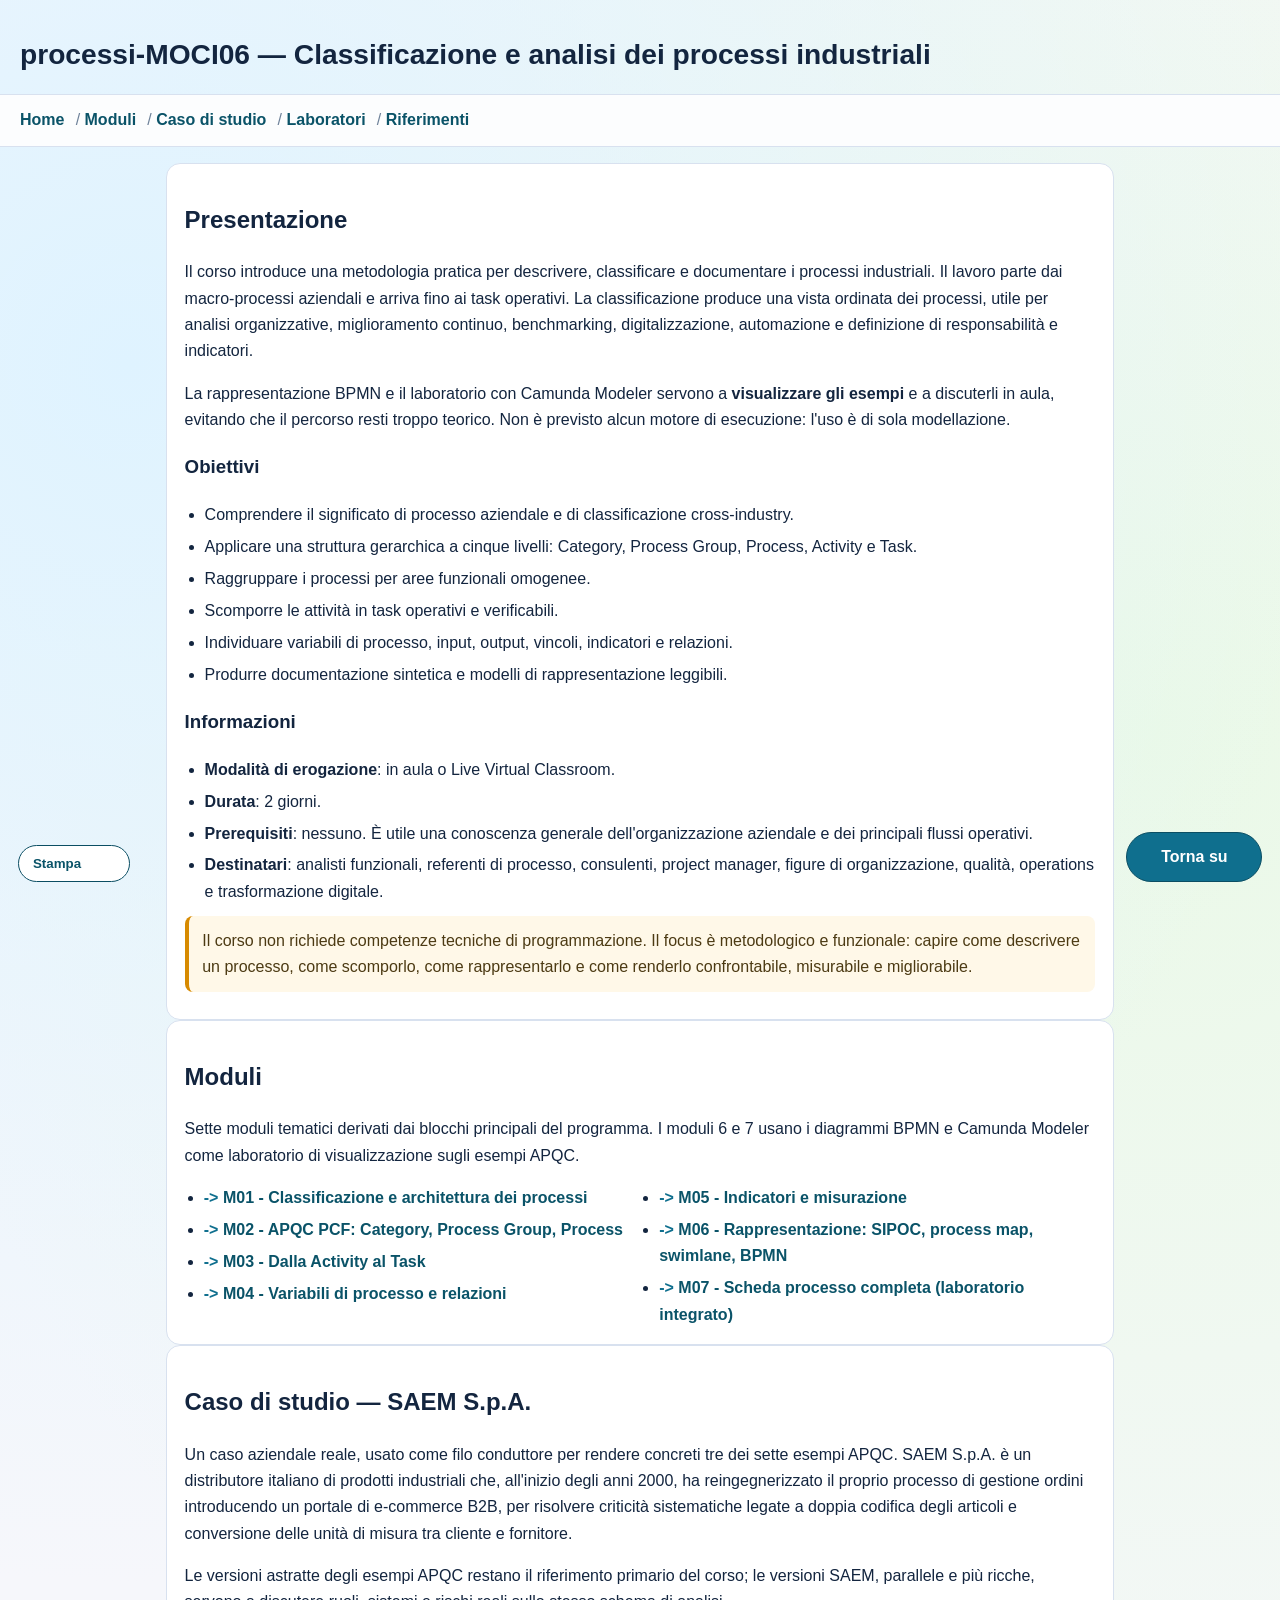
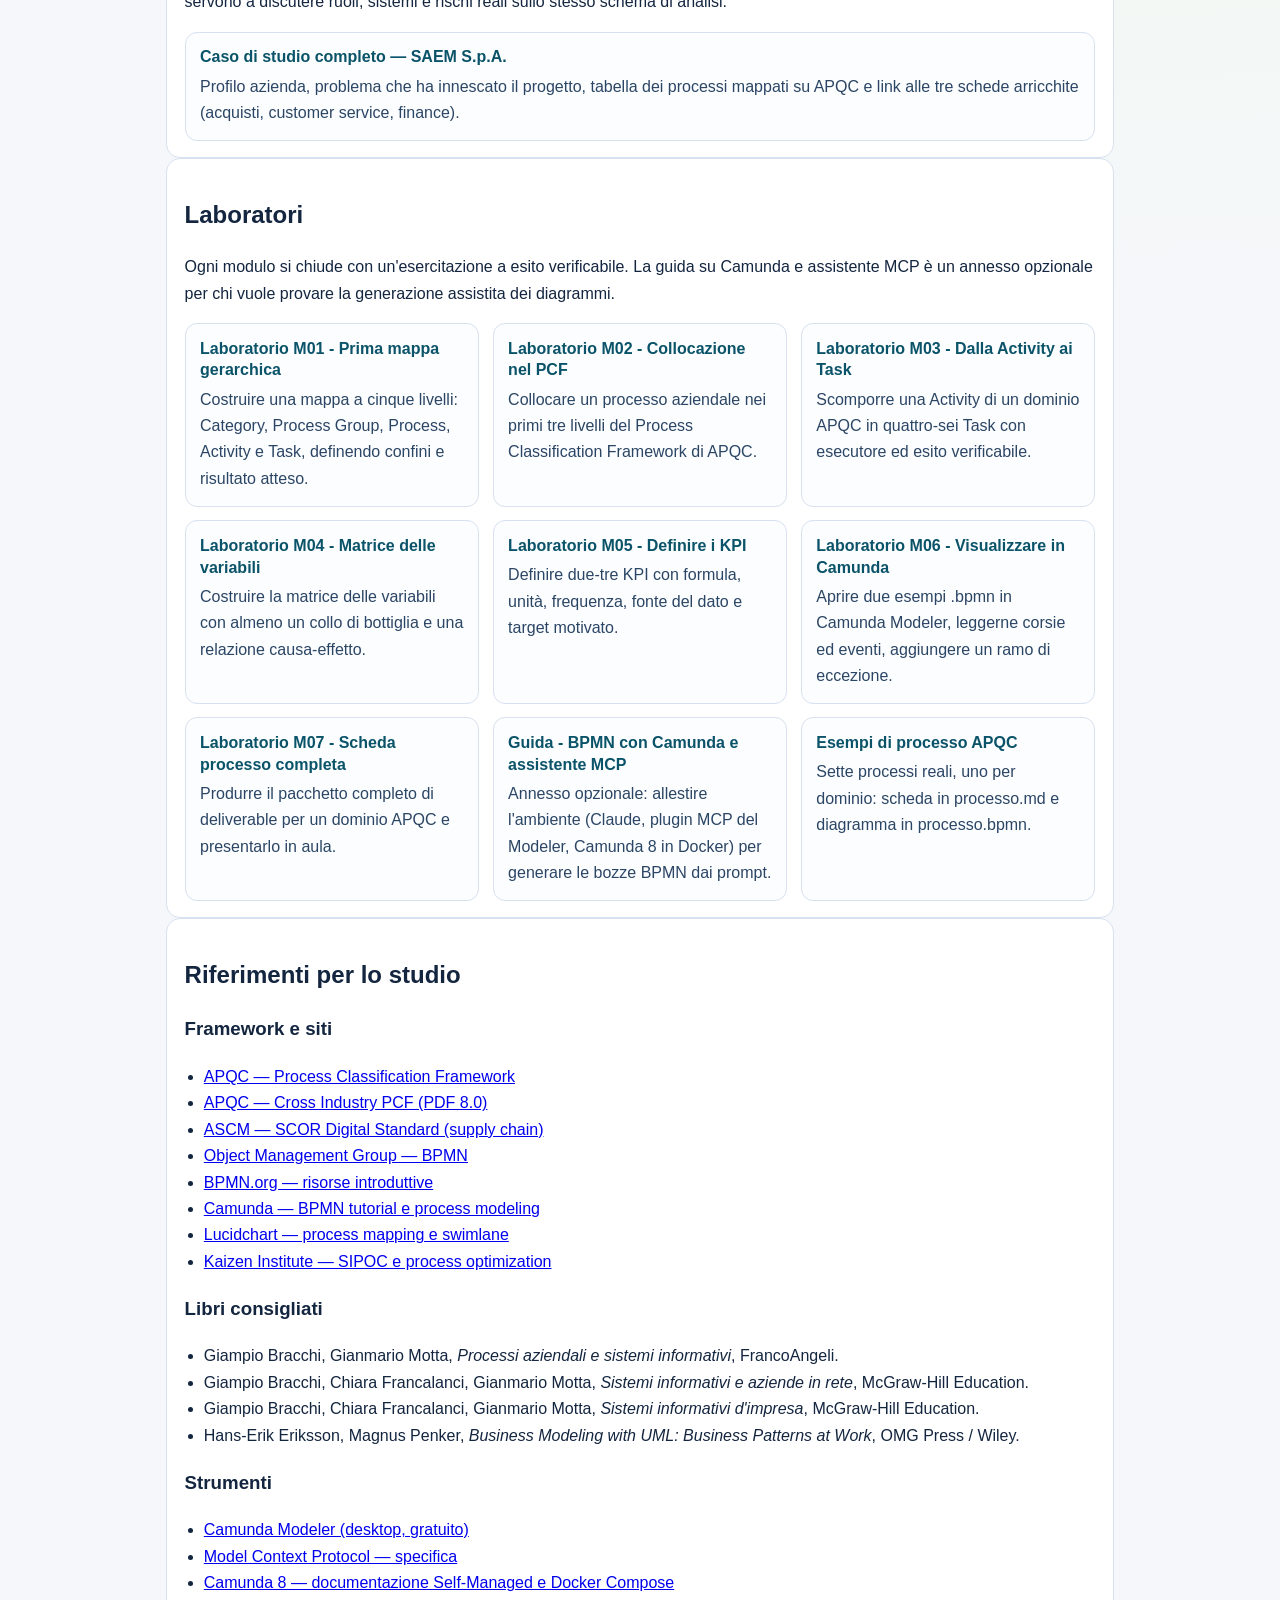
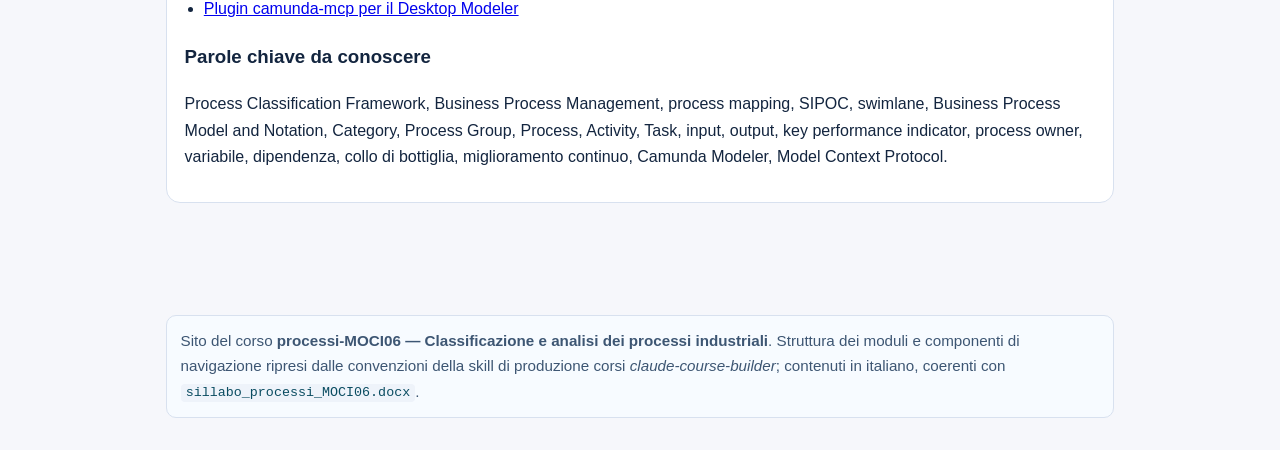
==== site/index.html @ 19847078 "Enhance M1 process materials and course site controls" ====
<!doctype html>
<html lang="it">
<head>
<meta charset="utf-8">
<meta name="viewport" content="width=device-width, initial-scale=1.0">
<title>processi-MOCI06 — Classificazione e analisi dei processi industriali</title>
<link rel="stylesheet" href="assets/css/main.css">
<script defer src="assets/js/back-to-top.js"></script>
</head>
<body>
<header id="top" class="hero">
 <h1>processi-MOCI06 — Classificazione e analisi dei processi industriali</h1>
</header>
<nav id="primary-nav" class="primary-nav" aria-label="Navigazione">
 <a href="index.html" aria-current="page">Home</a>
 <a href="#moduli">Moduli</a>
 <a href="#caso-studio">Caso di studio</a>
 <a href="#laboratori">Laboratori</a>
 <a href="#riferimenti">Riferimenti</a>
</nav>
<main class="content">
 <section id="presentazione">
  <h2>Presentazione</h2>
  <p>Il corso introduce una metodologia pratica per descrivere, classificare e documentare i processi industriali. Il lavoro parte dai macro-processi aziendali e arriva fino ai task operativi. La classificazione produce una vista ordinata dei processi, utile per analisi organizzative, miglioramento continuo, benchmarking, digitalizzazione, automazione e definizione di responsabilità e indicatori.</p>
  <p>La rappresentazione BPMN e il laboratorio con Camunda Modeler servono a <strong>visualizzare gli esempi</strong> e a discuterli in aula, evitando che il percorso resti troppo teorico. Non è previsto alcun motore di esecuzione: l'uso è di sola modellazione.</p>
  <h3>Obiettivi</h3>
  <ul class="study-bullets">
   <li>Comprendere il significato di processo aziendale e di classificazione cross-industry.</li>
   <li>Applicare una struttura gerarchica a cinque livelli: Category, Process Group, Process, Activity e Task.</li>
   <li>Raggruppare i processi per aree funzionali omogenee.</li>
   <li>Scomporre le attività in task operativi e verificabili.</li>
   <li>Individuare variabili di processo, input, output, vincoli, indicatori e relazioni.</li>
   <li>Produrre documentazione sintetica e modelli di rappresentazione leggibili.</li>
  </ul>
  <h3>Informazioni</h3>
  <ul class="study-bullets">
   <li><strong>Modalità di erogazione</strong>: in aula o Live Virtual Classroom.</li>
   <li><strong>Durata</strong>: 2 giorni.</li>
   <li><strong>Prerequisiti</strong>: nessuno. È utile una conoscenza generale dell'organizzazione aziendale e dei principali flussi operativi.</li>
   <li><strong>Destinatari</strong>: analisti funzionali, referenti di processo, consulenti, project manager, figure di organizzazione, qualità, operations e trasformazione digitale.</li>
  </ul>
  <div class="note-box">Il corso non richiede competenze tecniche di programmazione. Il focus è metodologico e funzionale: capire come descrivere un processo, come scomporlo, come rappresentarlo e come renderlo confrontabile, misurabile e migliorabile.</div>
 </section>

 <section id="moduli">
  <h2>Moduli</h2>
  <p>Sette moduli tematici derivati dai blocchi principali del programma. I moduli 6 e 7 usano i diagrammi BPMN e Camunda Modeler come laboratorio di visualizzazione sugli esempi APQC.</p>
  <ul class="chapter-list">
          <li><a href="chapters/chapter-01.html">M01 - Classificazione e architettura dei processi</a></li>
          <li><a href="chapters/chapter-02.html">M02 - APQC PCF: Category, Process Group, Process</a></li>
          <li><a href="chapters/chapter-03.html">M03 - Dalla Activity al Task</a></li>
          <li><a href="chapters/chapter-04.html">M04 - Variabili di processo e relazioni</a></li>
          <li><a href="chapters/chapter-05.html">M05 - Indicatori e misurazione</a></li>
          <li><a href="chapters/chapter-06.html">M06 - Rappresentazione: SIPOC, process map, swimlane, BPMN</a></li>
          <li><a href="chapters/chapter-07.html">M07 - Scheda processo completa (laboratorio integrato)</a></li>
  </ul>
 </section>

 <section id="caso-studio">
  <h2>Caso di studio — SAEM S.p.A.</h2>
  <p>Un caso aziendale reale, usato come filo conduttore per rendere concreti tre dei sette esempi APQC. SAEM S.p.A. è un distributore italiano di prodotti industriali che, all'inizio degli anni 2000, ha reingegnerizzato il proprio processo di gestione ordini introducendo un portale di e-commerce B2B, per risolvere criticità sistematiche legate a doppia codifica degli articoli e conversione delle unità di misura tra cliente e fornitore.</p>
  <p>Le versioni astratte degli esempi APQC restano il riferimento primario del corso; le versioni SAEM, parallele e più ricche, servono a discutere ruoli, sistemi e rischi reali sullo stesso schema di analisi.</p>
  <a class="lab-card" href="caso-studio-saem.html">
    <h3>Caso di studio completo — SAEM S.p.A.</h3>
    <p>Profilo azienda, problema che ha innescato il progetto, tabella dei processi mappati su APQC e link alle tre schede arricchite (acquisti, customer service, finance).</p>
  </a>
 </section>

 <section id="laboratori">
  <h2>Laboratori</h2>
  <p>Ogni modulo si chiude con un'esercitazione a esito verificabile. La guida su Camunda e assistente MCP è un annesso opzionale per chi vuole provare la generazione assistita dei diagrammi.</p>
  <div class="labs-grid">
          <a class="lab-card" href="chapters/chapter-01.html#s14">
            <h3>Laboratorio M01 - Prima mappa gerarchica</h3>
            <p>Costruire una mappa a cinque livelli: Category, Process Group, Process, Activity e Task, definendo confini e risultato atteso.</p>
          </a>
          <a class="lab-card" href="chapters/chapter-02.html#s11">
            <h3>Laboratorio M02 - Collocazione nel PCF</h3>
            <p>Collocare un processo aziendale nei primi tre livelli del Process Classification Framework di APQC.</p>
          </a>
          <a class="lab-card" href="chapters/chapter-03.html#s10">
            <h3>Laboratorio M03 - Dalla Activity ai Task</h3>
            <p>Scomporre una Activity di un dominio APQC in quattro-sei Task con esecutore ed esito verificabile.</p>
          </a>
          <a class="lab-card" href="chapters/chapter-04.html#s11">
            <h3>Laboratorio M04 - Matrice delle variabili</h3>
            <p>Costruire la matrice delle variabili con almeno un collo di bottiglia e una relazione causa-effetto.</p>
          </a>
          <a class="lab-card" href="chapters/chapter-05.html#s10">
            <h3>Laboratorio M05 - Definire i KPI</h3>
            <p>Definire due-tre KPI con formula, unità, frequenza, fonte del dato e target motivato.</p>
          </a>
          <a class="lab-card" href="chapters/chapter-06.html#s11">
            <h3>Laboratorio M06 - Visualizzare in Camunda</h3>
            <p>Aprire due esempi .bpmn in Camunda Modeler, leggerne corsie ed eventi, aggiungere un ramo di eccezione.</p>
          </a>
          <a class="lab-card" href="chapters/chapter-07.html#s10">
            <h3>Laboratorio M07 - Scheda processo completa</h3>
            <p>Produrre il pacchetto completo di deliverable per un dominio APQC e presentarlo in aula.</p>
          </a>
          <a class="lab-card" href="lab-camunda-mcp.html">
            <h3>Guida - BPMN con Camunda e assistente MCP</h3>
            <p>Annesso opzionale: allestire l&#x27;ambiente (Claude, plugin MCP del Modeler, Camunda 8 in Docker) per generare le bozze BPMN dai prompt.</p>
          </a>
          <a class="lab-card" href="https://github.com/thimotyb/corso-processi/tree/main/esempi-apqc/">
            <h3>Esempi di processo APQC</h3>
            <p>Sette processi reali, uno per dominio: scheda in processo.md e diagramma in processo.bpmn.</p>
          </a>
  </div>
 </section>

 <section id="riferimenti">
  <h2>Riferimenti per lo studio</h2>
  <h3>Framework e siti</h3>
  <ul class="reference-list">
          <li><a href="https://www.apqc.org/process-frameworks" target="_blank" rel="noopener noreferrer">APQC — Process Classification Framework</a></li>
          <li><a href="https://www.apqc.org/resource-library/resource-listing/apqc-process-classification-framework-pcf-cross-industry-pdf-8" target="_blank" rel="noopener noreferrer">APQC — Cross Industry PCF (PDF 8.0)</a></li>
          <li><a href="https://www.ascm.org/corporate-solutions/standards-tools/scor-ds/" target="_blank" rel="noopener noreferrer">ASCM — SCOR Digital Standard (supply chain)</a></li>
          <li><a href="https://www.omg.org/spec/BPMN/" target="_blank" rel="noopener noreferrer">Object Management Group — BPMN</a></li>
          <li><a href="https://www.bpmn.org/" target="_blank" rel="noopener noreferrer">BPMN.org — risorse introduttive</a></li>
          <li><a href="https://camunda.com/bpmn/" target="_blank" rel="noopener noreferrer">Camunda — BPMN tutorial e process modeling</a></li>
          <li><a href="https://www.lucidchart.com/pages/process-mapping" target="_blank" rel="noopener noreferrer">Lucidchart — process mapping e swimlane</a></li>
          <li><a href="https://kaizen.com/insights/sipoc-process-optimization/" target="_blank" rel="noopener noreferrer">Kaizen Institute — SIPOC e process optimization</a></li>
  </ul>
  <h3>Libri consigliati</h3>
  <ul class="reference-list">
          <li>Giampio Bracchi, Gianmario Motta, <em>Processi aziendali e sistemi informativi</em>, FrancoAngeli.</li>
          <li>Giampio Bracchi, Chiara Francalanci, Gianmario Motta, <em>Sistemi informativi e aziende in rete</em>, McGraw-Hill Education.</li>
          <li>Giampio Bracchi, Chiara Francalanci, Gianmario Motta, <em>Sistemi informativi d'impresa</em>, McGraw-Hill Education.</li>
          <li>Hans-Erik Eriksson, Magnus Penker, <em>Business Modeling with UML: Business Patterns at Work</em>, OMG Press / Wiley.</li>
  </ul>
  <h3>Strumenti</h3>
  <ul class="reference-list">
          <li><a href="https://camunda.com/download/modeler/" target="_blank" rel="noopener noreferrer">Camunda Modeler (desktop, gratuito)</a></li>
          <li><a href="https://modelcontextprotocol.io/" target="_blank" rel="noopener noreferrer">Model Context Protocol — specifica</a></li>
          <li><a href="https://docs.camunda.io/docs/self-managed/quickstart/developer-quickstart/docker-compose/" target="_blank" rel="noopener noreferrer">Camunda 8 — documentazione Self-Managed e Docker Compose</a></li>
          <li><a href="https://github.com/JesseLeresche/Camunda-mcp" target="_blank" rel="noopener noreferrer">Plugin camunda-mcp per il Desktop Modeler</a></li>
  </ul>
  <h3>Parole chiave da conoscere</h3>
  <p>Process Classification Framework, Business Process Management, process mapping, SIPOC, swimlane, Business Process Model and Notation, Category, Process Group, Process, Activity, Task, input, output, key performance indicator, process owner, variabile, dipendenza, collo di bottiglia, miglioramento continuo, Camunda Modeler, Model Context Protocol.</p>
 </section>
</main>
<div class="site-footer-note">
 <p>Sito del corso <strong>processi-MOCI06 — Classificazione e analisi dei processi industriali</strong>. Struttura dei moduli e componenti di navigazione ripresi dalle convenzioni della skill di produzione corsi <em>claude-course-builder</em>; contenuti in italiano, coerenti con <code>sillabo_processi_MOCI06.docx</code>.</p>
</div>
<button class="print-page" type="button" data-print-page aria-label="Stampa la pagina">Stampa</button>
<a class="back-to-top" href="#top" data-back-to-top aria-hidden="true" tabindex="-1">Torna su</a>
<div class="lightbox" id="lightbox" aria-hidden="true">
 <figure class="lightbox-inner">
  <img id="lightbox-image" alt="">
  <figcaption id="lightbox-caption"></figcaption>
 </figure>
</div>
</body>
</html>
---- site/assets/css/main.css ----
:root {
  --bg: #f6f7fb;
  --surface: #ffffff;
  --text: #13253f;
  --accent: #0f6f8e;
  --accent-strong: #0a5368;
  --border: #d8e1ef;
}

* {
  box-sizing: border-box;
}

body {
  margin: 0;
  font-family: "Source Sans 3", "Segoe UI", sans-serif;
  color: var(--text);
  background:
    radial-gradient(circle at 10% 10%, #dff3ff 0, transparent 35%),
    radial-gradient(circle at 90% 20%, #eaf9e7 0, transparent 40%), var(--bg);
  line-height: 1.65;
}

.definition-box {
  background-color: #eafaf1;
  border: 1px solid #a3e9a4;
  border-left: 5px solid #4caf50;
  padding: 1em 1.5em;
  margin: 1.5em 0;
  border-radius: 4px;
}

.definition-box strong {
  color: #1b5e20;
  font-weight: 600;
}

.hero {
  padding: 2rem 1.25rem 1rem;
}
.hero h1 {
  margin: 0;
  font-size: clamp(1.7rem, 2.2vw, 2.45rem);
}

.primary-nav {
  position: sticky;
  top: 0;
  display: flex;
  flex-wrap: wrap;
  gap: 0.7rem;
  padding: 0.75rem 1.25rem;
  background: color-mix(in srgb, var(--surface) 90%, #deedf6);
  border-top: 1px solid var(--border);
  border-bottom: 1px solid var(--border);
  z-index: 20;
}

.primary-nav a {
  text-decoration: none;
  color: var(--accent-strong);
  font-weight: 700;
}

.primary-nav a + a::before {
  content: " / ";
  color: #6f829a;
  font-weight: 500;
}

.primary-nav a[href*="chapter-"]::after {
  content: " ->";
  font-weight: 700;
}

.primary-nav a[aria-current="page"]::after {
  content: "";
}

.content {
  max-width: 980px;
  margin: 1rem auto 7rem;
  padding: 0 1rem;
}

article,
.figure-grid,
section {
  background: var(--surface);
  border: 1px solid var(--border);
  border-radius: 14px;
  padding: 1rem 1.1rem;
}

.study-section + .study-section {
  margin-top: 0.9rem;
}
.study-section h2 {
  margin: 0 0 0.35rem 0;
  font-size: 1.1rem;
}
.study-section p {
  margin: 0;
}
.study-section p + p,
.study-section p + ul,
.study-section ul + p {
  margin-top: 0.85rem;
}

.study-section h2,
.study-section h3 {
  scroll-margin-top: 8.8rem;
}

.figure-grid {
  margin-top: 1rem;
}
.chapter-figure {
  margin: 1rem 0;
}
.chapter-figure img {
  width: 100%;
  max-height: 460px;
  object-fit: contain;
  border: 1px solid var(--border);
  border-radius: 10px;
  background: #f9fbff;
  cursor: zoom-in;
}
.chapter-figure figcaption {
  margin-top: 0.45rem;
  font-weight: 700;
  color: #1e3856;
}

.lightbox {
  position: fixed;
  inset: 0;
  display: none;
  place-items: center;
  padding: 0;
  background: rgba(8, 17, 28, 0.85);
  z-index: 60;
  cursor: zoom-out;
}

.lightbox.open {
  display: grid;
}

.lightbox-inner {
  width: 100%;
  height: 100%;
  max-width: 100vw;
  max-height: 100vh;
  margin: 0;
  display: grid;
  place-items: center;
}

.lightbox-inner img {
  max-width: 100vw;
  max-height: 100vh;
  width: auto;
  height: auto;
  object-fit: contain;
  border-radius: 0;
}

.lightbox-inner figcaption {
  display: none;
}

.back-to-top {
  position: fixed;
  right: 1.1rem;
  bottom: 1.1rem;
  display: none;
  align-items: center;
  justify-content: center;
  min-width: 8.5rem;
  padding: 0.7rem 0.95rem;
  border-radius: 999px;
  border: 1px solid color-mix(in srgb, var(--accent) 70%, black);
  background: var(--accent);
  color: #fff;
  text-decoration: none;
  font-weight: 700;
  opacity: 1;
  pointer-events: auto;
  transform: translateY(0);
  transition:
    opacity 0.2s ease,
    transform 0.2s ease;
  z-index: 40;
}

.js-enabled .back-to-top {
  display: inline-flex;
}
.back-to-top.is-visible {
  opacity: 1;
  pointer-events: auto;
  transform: translateY(0);
}
.back-to-top:hover {
  background: var(--accent-strong);
}

.back-to-top-fallback {
  position: fixed;
  right: 1.1rem;
  bottom: 1.1rem;
  border-radius: 999px;
  padding: 0.65rem 0.9rem;
  text-decoration: none;
  background: var(--accent);
  color: #fff;
  font-weight: 700;
}

.print-page {
  position: fixed;
  left: 1.1rem;
  bottom: 1.1rem;
  display: inline-flex;
  align-items: center;
  gap: 0.45rem;
  min-width: 7rem;
  padding: 0.65rem 0.9rem;
  border-radius: 999px;
  border: 1px solid color-mix(in srgb, var(--accent) 70%, black);
  background: var(--surface);
  color: var(--accent-strong);
  font-weight: 700;
  cursor: pointer;
  z-index: 40;
}

.print-page:hover {
  background: color-mix(in srgb, var(--surface) 80%, #deedf6);
}

.print-page .print-icon {
  width: 1rem;
  height: 1rem;
  display: inline-flex;
}

.print-page .print-icon svg {
  width: 100%;
  height: 100%;
  fill: currentColor;
}

.primary-nav a:focus-visible,
.back-to-top:focus-visible,
.back-to-top-fallback:focus-visible,
.chapter-figure img:focus-visible,
.print-page:focus-visible {
  outline: 3px solid #ffb340;
  outline-offset: 2px;
}

@media (prefers-reduced-motion: reduce) {
  .back-to-top {
    transition: none;
  }
}

.section-toc {
  margin-bottom: 1rem;
  background: #f9fcff;
  border: 1px solid var(--border);
  border-radius: 10px;
  padding: 0.75rem 0.9rem;
}

.section-toc h2 {
  margin: 0 0 0.4rem 0;
  font-size: 1rem;
}

.section-toc ol {
  margin: 0;
  padding-left: 1.2rem;
}

.section-toc a {
  color: var(--accent-strong);
  text-decoration: none;
  font-weight: 600;
}

.study-bullets {
  margin: 0.45rem 0 0.35rem 0;
  padding-left: 1.25rem;
}

.study-bullets li + li {
  margin-top: 0.35rem;
}

.note-box {
  margin: 0.7rem 0;
  padding: 0.7rem 0.85rem;
  border-left: 4px solid #d78a00;
  border-radius: 8px;
  background: #fff8e8;
  color: #4c3a13;
}

.chapter-list {
  margin: 0;
  padding-left: 1.2rem;
  columns: 2;
  column-gap: 1.2rem;
}

.chapter-list li + li {
  margin-top: 0.35rem;
}

.chapter-list li {
  break-inside: avoid;
}

.chapter-list a {
  color: var(--accent-strong);
  font-weight: 600;
  text-decoration: none;
}

.chapter-list a::before {
  content: "-> ";
  color: var(--accent);
}

.labs-grid {
  display: grid;
  grid-template-columns: repeat(auto-fit, minmax(240px, 1fr));
  gap: 0.85rem;
}

.lab-card {
  display: block;
  text-decoration: none;
  color: inherit;
  border: 1px solid var(--border);
  border-radius: 12px;
  padding: 0.85rem 0.9rem;
  background: #fbfdff;
  transition:
    transform 0.12s ease,
    box-shadow 0.12s ease,
    border-color 0.12s ease;
}

.lab-card h3 {
  margin: 0 0 0.35rem 0;
  color: var(--accent-strong);
  font-size: 1rem;
  line-height: 1.35;
}

.lab-card p {
  margin: 0;
  color: #2b4564;
}

.lab-card:hover {
  transform: translateY(-1px);
  border-color: color-mix(in srgb, var(--accent) 45%, var(--border));
  box-shadow: 0 6px 16px rgba(20, 54, 93, 0.1);
}

.lab-card:focus-visible {
  outline: 3px solid #ffb340;
  outline-offset: 2px;
}

.site-footer-note {
  margin: 1.2rem auto 2rem;
  max-width: 980px;
  padding: 0 1rem;
  color: #3d5673;
  font-size: 0.95rem;
}

.site-footer-note p {
  margin: 0;
  padding: 0.75rem 0.85rem;
  border: 1px solid var(--border);
  border-radius: 10px;
  background: #f7fbff;
}

.reference-list {
  margin: 0.35rem 0 0.8rem 0;
  padding-left: 1.2rem;
}

.data-table-wrap {
  overflow-x: auto;
  margin: 0.7rem 0;
  border: 1px solid var(--border);
  border-radius: 10px;
}

.data-table {
  border-collapse: collapse;
  width: 100%;
  min-width: 560px;
  font-size: 0.95rem;
}

.data-table caption {
  caption-side: top;
  text-align: left;
  padding: 0.5rem 0.75rem;
  font-weight: 600;
  color: var(--accent-strong);
}

.data-table th,
.data-table td {
  padding: 0.5rem 0.75rem;
  border-bottom: 1px solid var(--border);
  text-align: left;
  vertical-align: top;
}

.data-table thead th {
  background: #eef6fb;
  color: var(--accent-strong);
}

.data-table tbody tr:last-child td {
  border-bottom: none;
}

.data-table tbody tr:nth-child(even) {
  background: #fbfdff;
}

.key-takeaways {
  margin-top: 1rem;
  padding: 0.9rem 1rem;
  border: 1px solid #b9d8ea;
  border-left: 6px solid var(--accent);
  border-radius: 12px;
  background: linear-gradient(180deg, #eef8ff 0%, #f8fcff 100%);
}

.key-takeaways h2 {
  margin: 0 0 0.5rem 0;
  font-size: 1.05rem;
  color: #0c4f66;
}

.key-takeaways ul {
  margin: 0;
  padding-left: 1.15rem;
}

.key-takeaways li + li {
  margin-top: 0.3rem;
}

.module-structure-panel {
  position: sticky;
  top: 1rem;
  width: 100%;
  max-height: calc(100vh - 2rem);
  display: none;
  flex-direction: column;
  border: 1px solid var(--border);
  border-radius: 12px;
  background: var(--surface);
  box-shadow: 0 8px 24px rgba(20, 54, 93, 0.16);
  z-index: 1;
}

.module-structure-header {
  display: flex;
  align-items: center;
  justify-content: space-between;
  gap: 0.4rem;
  padding: 0.65rem 0.7rem 0.5rem 0.7rem;
  border-bottom: 1px solid var(--border);
}

.module-structure-header h2 {
  margin: 0;
  font-size: 0.95rem;
}

.module-structure-collapse {
  border: 1px solid var(--border);
  border-radius: 8px;
  background: #f7fbff;
  color: var(--accent-strong);
  font-weight: 700;
  cursor: pointer;
  padding: 0.15rem 0.45rem;
}

.module-structure-nav {
  overflow: auto;
  padding: 0.45rem 0.55rem 0.65rem 0.55rem;
}

.module-structure-tree,
.module-structure-tree ul {
  list-style: none;
  margin: 0;
  padding: 0;
}

.module-structure-tree .lvl1 + .lvl1 {
  margin-top: 0.32rem;
}

.module-structure-tree .tree-row {
  display: flex;
  align-items: flex-start;
  gap: 0.35rem;
}

.module-structure-tree .tree-toggle,
.module-structure-tree .tree-spacer {
  width: 1rem;
  min-width: 1rem;
  margin-top: 0.1rem;
}

.module-structure-tree .tree-toggle {
  border: 0;
  padding: 0;
  background: transparent;
  color: #385977;
  cursor: pointer;
  font-size: 0.8rem;
  line-height: 1;
}

.module-structure-tree a {
  color: var(--accent-strong);
  text-decoration: none;
  font-size: 0.88rem;
  line-height: 1.35;
  display: inline-block;
  padding: 0.1rem 0.2rem;
  border-radius: 6px;
}

.module-structure-tree .lvl2-list {
  margin: 0.24rem 0 0.18rem 1.8rem;
  padding-left: 0.45rem;
  border-left: 1px solid #d3dfec;
}

.module-structure-tree .lvl2 + .lvl2 {
  margin-top: 0.22rem;
}

.module-structure-tree .lvl2 a {
  color: #274767;
  font-size: 0.84rem;
}

.module-structure-tree a.is-active {
  background: color-mix(in srgb, var(--accent) 14%, #ffffff);
  color: #0a4c61;
  font-weight: 700;
}

.module-structure-tree .lvl2-list.collapsed {
  display: none;
}

body.module-structure-collapsed .module-structure-panel {
  width: 52px;
}

body.module-structure-collapsed .module-structure-header h2,
body.module-structure-collapsed .module-structure-nav {
  display: none;
}

@media print {
  @page {
    size: auto;
    margin: 14mm;
  }

  body {
    background: #fff !important;
    color: #000 !important;
    line-height: 1.45;
  }

  .hero,
  .primary-nav,
  .back-to-top,
  .back-to-top-fallback,
  .print-page,
  .module-structure-panel,
  .lightbox,
  .section-toc {
    display: none !important;
  }

  .content {
    max-width: none;
    margin: 0;
    padding: 0;
  }

  article,
  .figure-grid,
  section {
    border: 0 !important;
    border-radius: 0 !important;
    background: #fff !important;
    box-shadow: none !important;
    padding: 0 !important;
  }

  .study-section {
    margin: 0 0 12pt 0;
    break-inside: avoid-page;
    page-break-inside: avoid;
  }

  .study-section h2 {
    margin: 10pt 0 4pt 0;
    font-size: 12pt;
  }

  .chapter-figure {
    margin: 8pt 0;
    break-inside: avoid-page;
    page-break-inside: avoid;
  }

  .chapter-figure img {
    max-height: none;
    border: 0;
    background: transparent;
  }

  .chapter-figure figcaption {
    margin-top: 4pt;
    color: #222;
    font-size: 10pt;
  }

  a {
    color: #000 !important;
    text-decoration: none;
  }
}

@media (min-width: 1360px) {
  body.has-module-structure .module-structure-panel {
    display: flex;
  }

  body.has-module-structure .content {
    max-width: 1280px;
    display: grid;
    grid-template-columns: 300px minmax(0, 1fr);
    gap: 1rem;
    align-items: start;
  }

  body.has-module-structure .content > :not(.module-structure-panel) {
    grid-column: 2;
  }

  body.has-module-structure.module-structure-collapsed .content {
    grid-template-columns: 52px minmax(0, 1fr);
  }
}

@media (max-width: 860px) {
  .chapter-list {
    columns: 1;
  }
}

/* --- aggiunte MOCI06: blocchi di codice per la guida di laboratorio --- */
.code-label {
  margin: 0.9rem 0 0.3rem 0;
  font-size: 0.72rem;
  font-weight: 700;
  letter-spacing: 0.08em;
  text-transform: uppercase;
  color: #5b6b81;
}
pre {
  margin: 0.3rem 0 1rem 0;
  padding: 0.85rem 1rem;
  background: #0f2136;
  color: #e7eef7;
  border-radius: 10px;
  overflow-x: auto;
  font-family: "SFMono-Regular", Consolas, "Liberation Mono", monospace;
  font-size: 0.82rem;
  line-height: 1.6;
}
:not(pre) > code {
  background: #eef3fa;
  color: #0a4c61;
  padding: 0.08rem 0.32rem;
  border-radius: 4px;
  font-family: "SFMono-Regular", Consolas, "Liberation Mono", monospace;
  font-size: 0.88em;
}
pre code { color: inherit; background: none; padding: 0; }
@media print {
  pre { background: #f2f2f2 !important; color: #000 !important; border: 1px solid #ccc; }
}
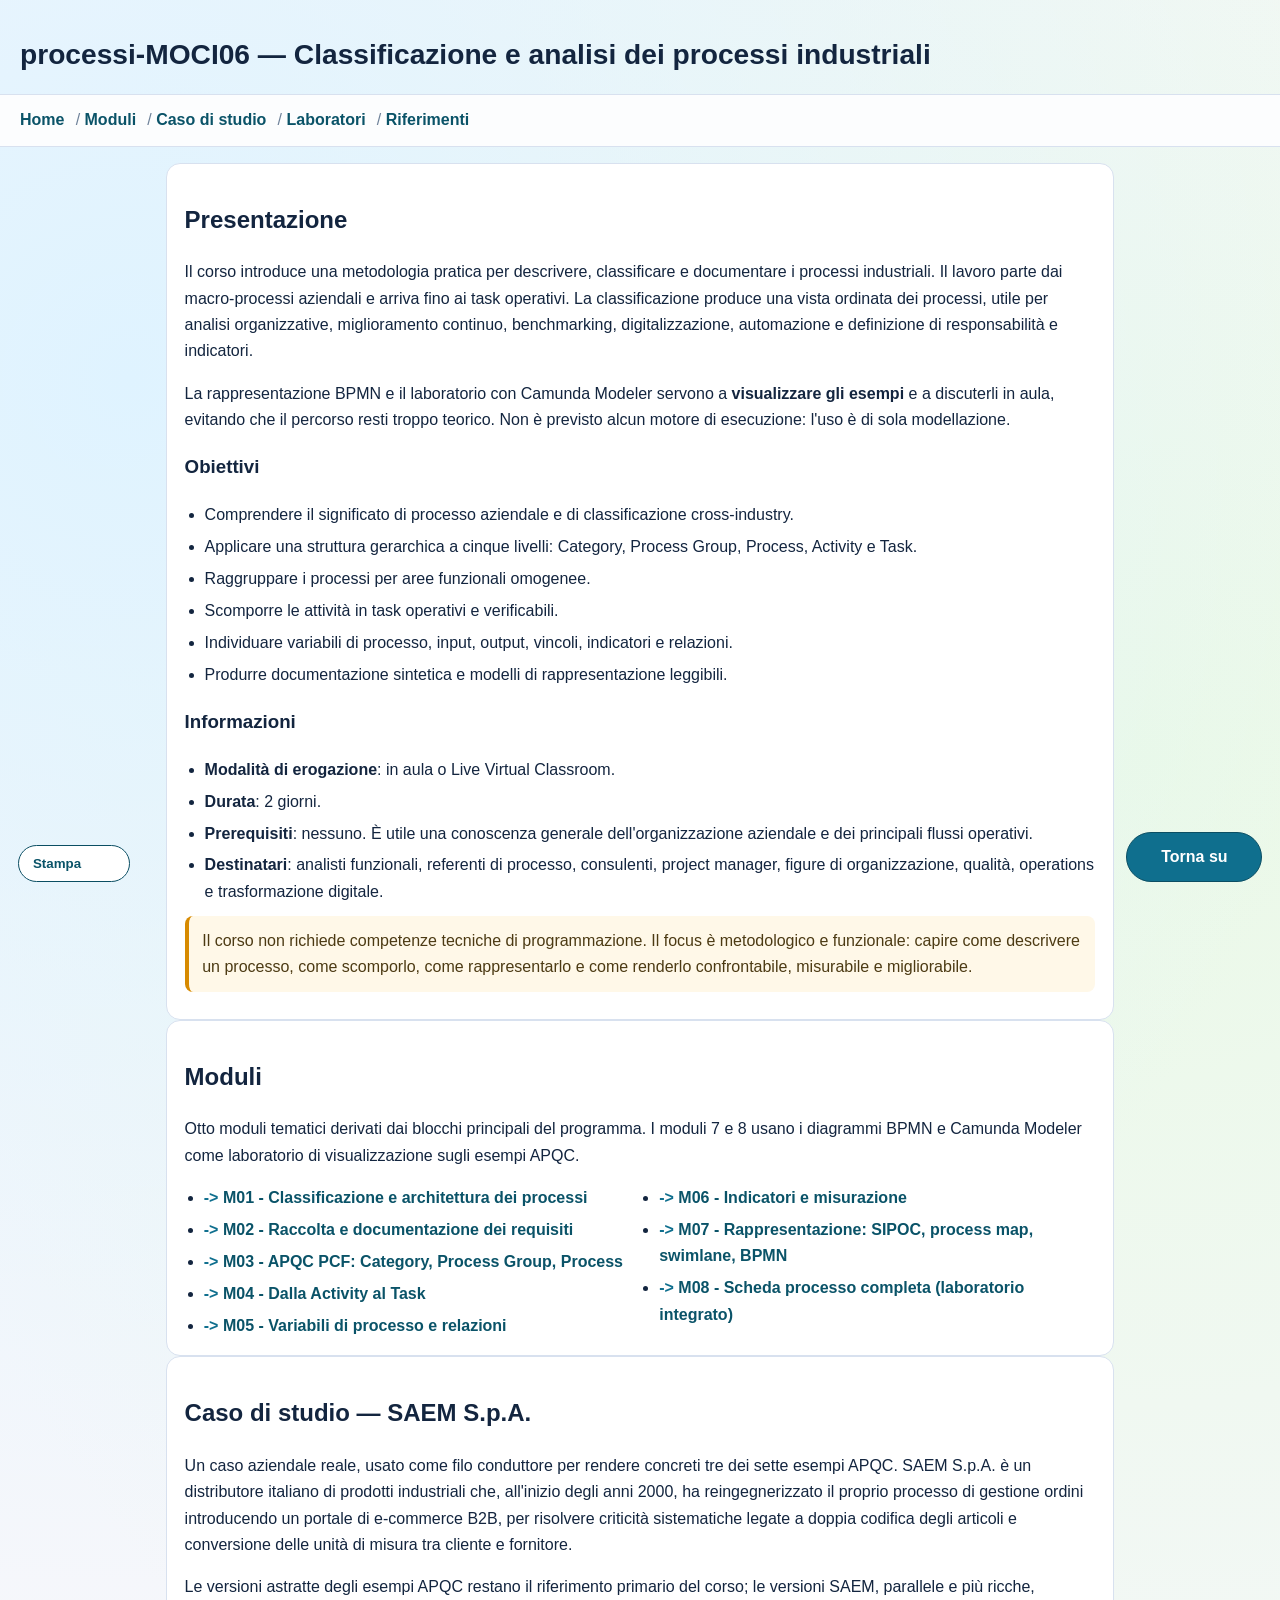
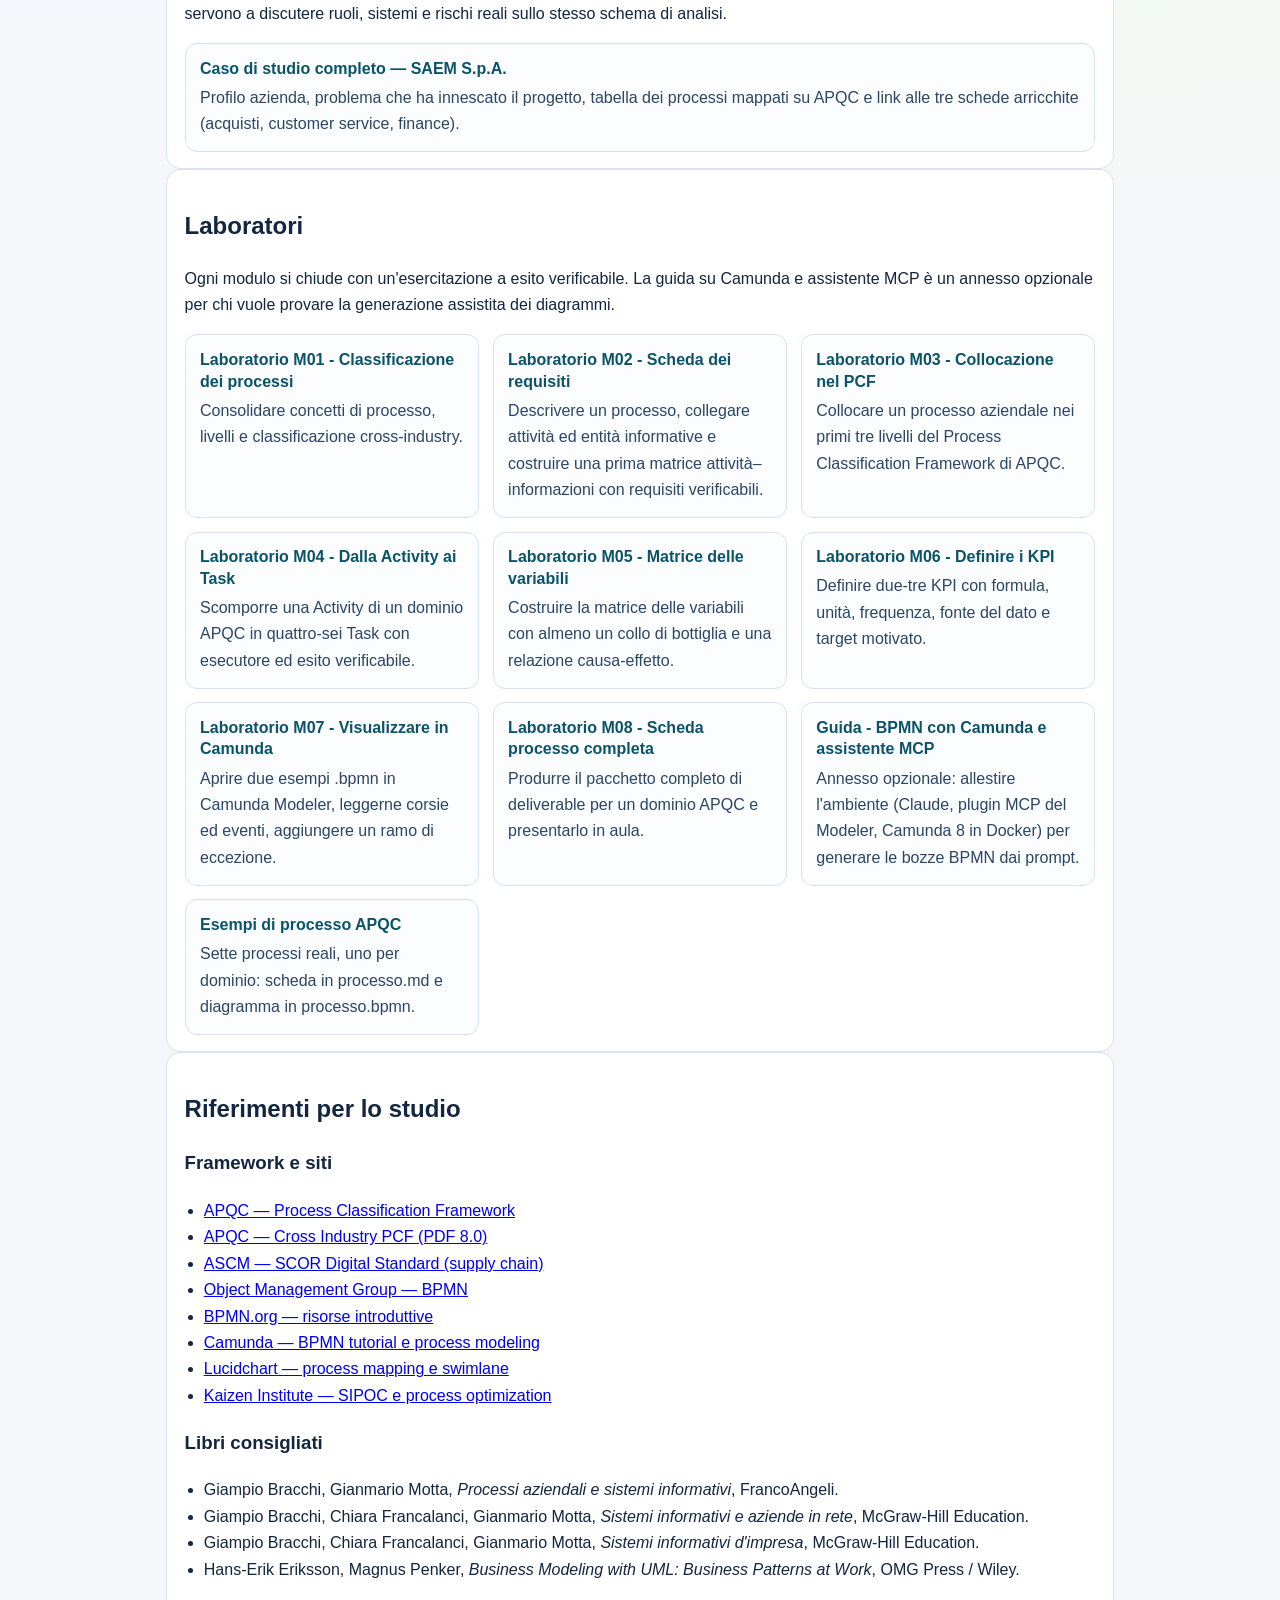
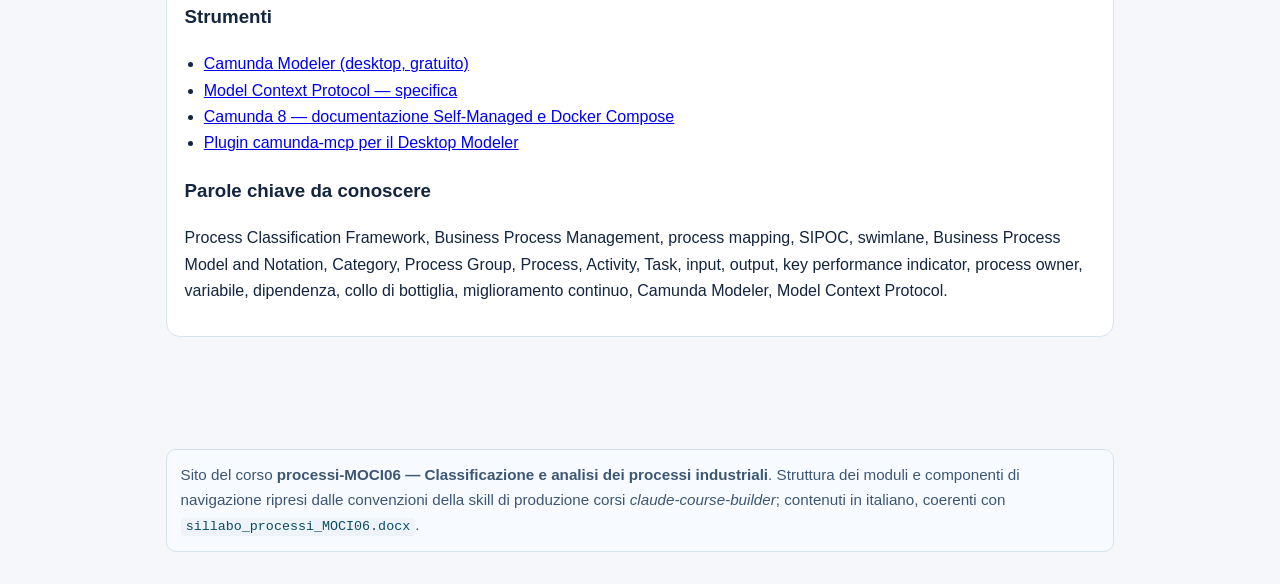
==== commit d5aa829f: "Riorganizza i moduli del corso e aggiorna i link" ====
--- a/site/index.html
+++ b/site/index.html
@@ -44,15 +44,16 @@
 
  <section id="moduli">
   <h2>Moduli</h2>
-  <p>Sette moduli tematici derivati dai blocchi principali del programma. I moduli 6 e 7 usano i diagrammi BPMN e Camunda Modeler come laboratorio di visualizzazione sugli esempi APQC.</p>
+  <p>Otto moduli tematici derivati dai blocchi principali del programma. I moduli 7 e 8 usano i diagrammi BPMN e Camunda Modeler come laboratorio di visualizzazione sugli esempi APQC.</p>
   <ul class="chapter-list">
           <li><a href="chapters/chapter-01.html">M01 - Classificazione e architettura dei processi</a></li>
-          <li><a href="chapters/chapter-02.html">M02 - APQC PCF: Category, Process Group, Process</a></li>
-          <li><a href="chapters/chapter-03.html">M03 - Dalla Activity al Task</a></li>
-          <li><a href="chapters/chapter-04.html">M04 - Variabili di processo e relazioni</a></li>
-          <li><a href="chapters/chapter-05.html">M05 - Indicatori e misurazione</a></li>
-          <li><a href="chapters/chapter-06.html">M06 - Rappresentazione: SIPOC, process map, swimlane, BPMN</a></li>
-          <li><a href="chapters/chapter-07.html">M07 - Scheda processo completa (laboratorio integrato)</a></li>
+          <li><a href="chapters/chapter-02.html">M02 - Raccolta e documentazione dei requisiti</a></li>
+          <li><a href="chapters/chapter-03.html">M03 - APQC PCF: Category, Process Group, Process</a></li>
+          <li><a href="chapters/chapter-04.html">M04 - Dalla Activity al Task</a></li>
+          <li><a href="chapters/chapter-05.html">M05 - Variabili di processo e relazioni</a></li>
+          <li><a href="chapters/chapter-06.html">M06 - Indicatori e misurazione</a></li>
+          <li><a href="chapters/chapter-07.html">M07 - Rappresentazione: SIPOC, process map, swimlane, BPMN</a></li>
+          <li><a href="chapters/chapter-08.html">M08 - Scheda processo completa (laboratorio integrato)</a></li>
   </ul>
  </section>
 
@@ -70,32 +71,36 @@
   <h2>Laboratori</h2>
   <p>Ogni modulo si chiude con un'esercitazione a esito verificabile. La guida su Camunda e assistente MCP è un annesso opzionale per chi vuole provare la generazione assistita dei diagrammi.</p>
   <div class="labs-grid">
-          <a class="lab-card" href="chapters/chapter-01.html#s14">
-            <h3>Laboratorio M01 - Prima mappa gerarchica</h3>
-            <p>Costruire una mappa a cinque livelli: Category, Process Group, Process, Activity e Task, definendo confini e risultato atteso.</p>
+          <a class="lab-card" href="chapters/chapter-01.html#s08">
+            <h3>Laboratorio M01 - Classificazione dei processi</h3>
+            <p>Consolidare concetti di processo, livelli e classificazione cross-industry.</p>
           </a>
-          <a class="lab-card" href="chapters/chapter-02.html#s11">
-            <h3>Laboratorio M02 - Collocazione nel PCF</h3>
+          <a class="lab-card" href="chapters/chapter-02.html#s13">
+            <h3>Laboratorio M02 - Scheda dei requisiti</h3>
+            <p>Descrivere un processo, collegare attività ed entità informative e costruire una prima matrice attività–informazioni con requisiti verificabili.</p>
+          </a>
+          <a class="lab-card" href="chapters/chapter-03.html#s11">
+            <h3>Laboratorio M03 - Collocazione nel PCF</h3>
             <p>Collocare un processo aziendale nei primi tre livelli del Process Classification Framework di APQC.</p>
           </a>
-          <a class="lab-card" href="chapters/chapter-03.html#s10">
-            <h3>Laboratorio M03 - Dalla Activity ai Task</h3>
+          <a class="lab-card" href="chapters/chapter-04.html#s10">
+            <h3>Laboratorio M04 - Dalla Activity ai Task</h3>
             <p>Scomporre una Activity di un dominio APQC in quattro-sei Task con esecutore ed esito verificabile.</p>
           </a>
-          <a class="lab-card" href="chapters/chapter-04.html#s11">
-            <h3>Laboratorio M04 - Matrice delle variabili</h3>
+          <a class="lab-card" href="chapters/chapter-05.html#s11">
+            <h3>Laboratorio M05 - Matrice delle variabili</h3>
             <p>Costruire la matrice delle variabili con almeno un collo di bottiglia e una relazione causa-effetto.</p>
           </a>
-          <a class="lab-card" href="chapters/chapter-05.html#s10">
-            <h3>Laboratorio M05 - Definire i KPI</h3>
+          <a class="lab-card" href="chapters/chapter-06.html#s10">
+            <h3>Laboratorio M06 - Definire i KPI</h3>
             <p>Definire due-tre KPI con formula, unità, frequenza, fonte del dato e target motivato.</p>
           </a>
-          <a class="lab-card" href="chapters/chapter-06.html#s11">
-            <h3>Laboratorio M06 - Visualizzare in Camunda</h3>
+          <a class="lab-card" href="chapters/chapter-07.html#s11">
+            <h3>Laboratorio M07 - Visualizzare in Camunda</h3>
             <p>Aprire due esempi .bpmn in Camunda Modeler, leggerne corsie ed eventi, aggiungere un ramo di eccezione.</p>
           </a>
-          <a class="lab-card" href="chapters/chapter-07.html#s10">
-            <h3>Laboratorio M07 - Scheda processo completa</h3>
+          <a class="lab-card" href="chapters/chapter-08.html#s10">
+            <h3>Laboratorio M08 - Scheda processo completa</h3>
             <p>Produrre il pacchetto completo di deliverable per un dominio APQC e presentarlo in aula.</p>
           </a>
           <a class="lab-card" href="lab-camunda-mcp.html">
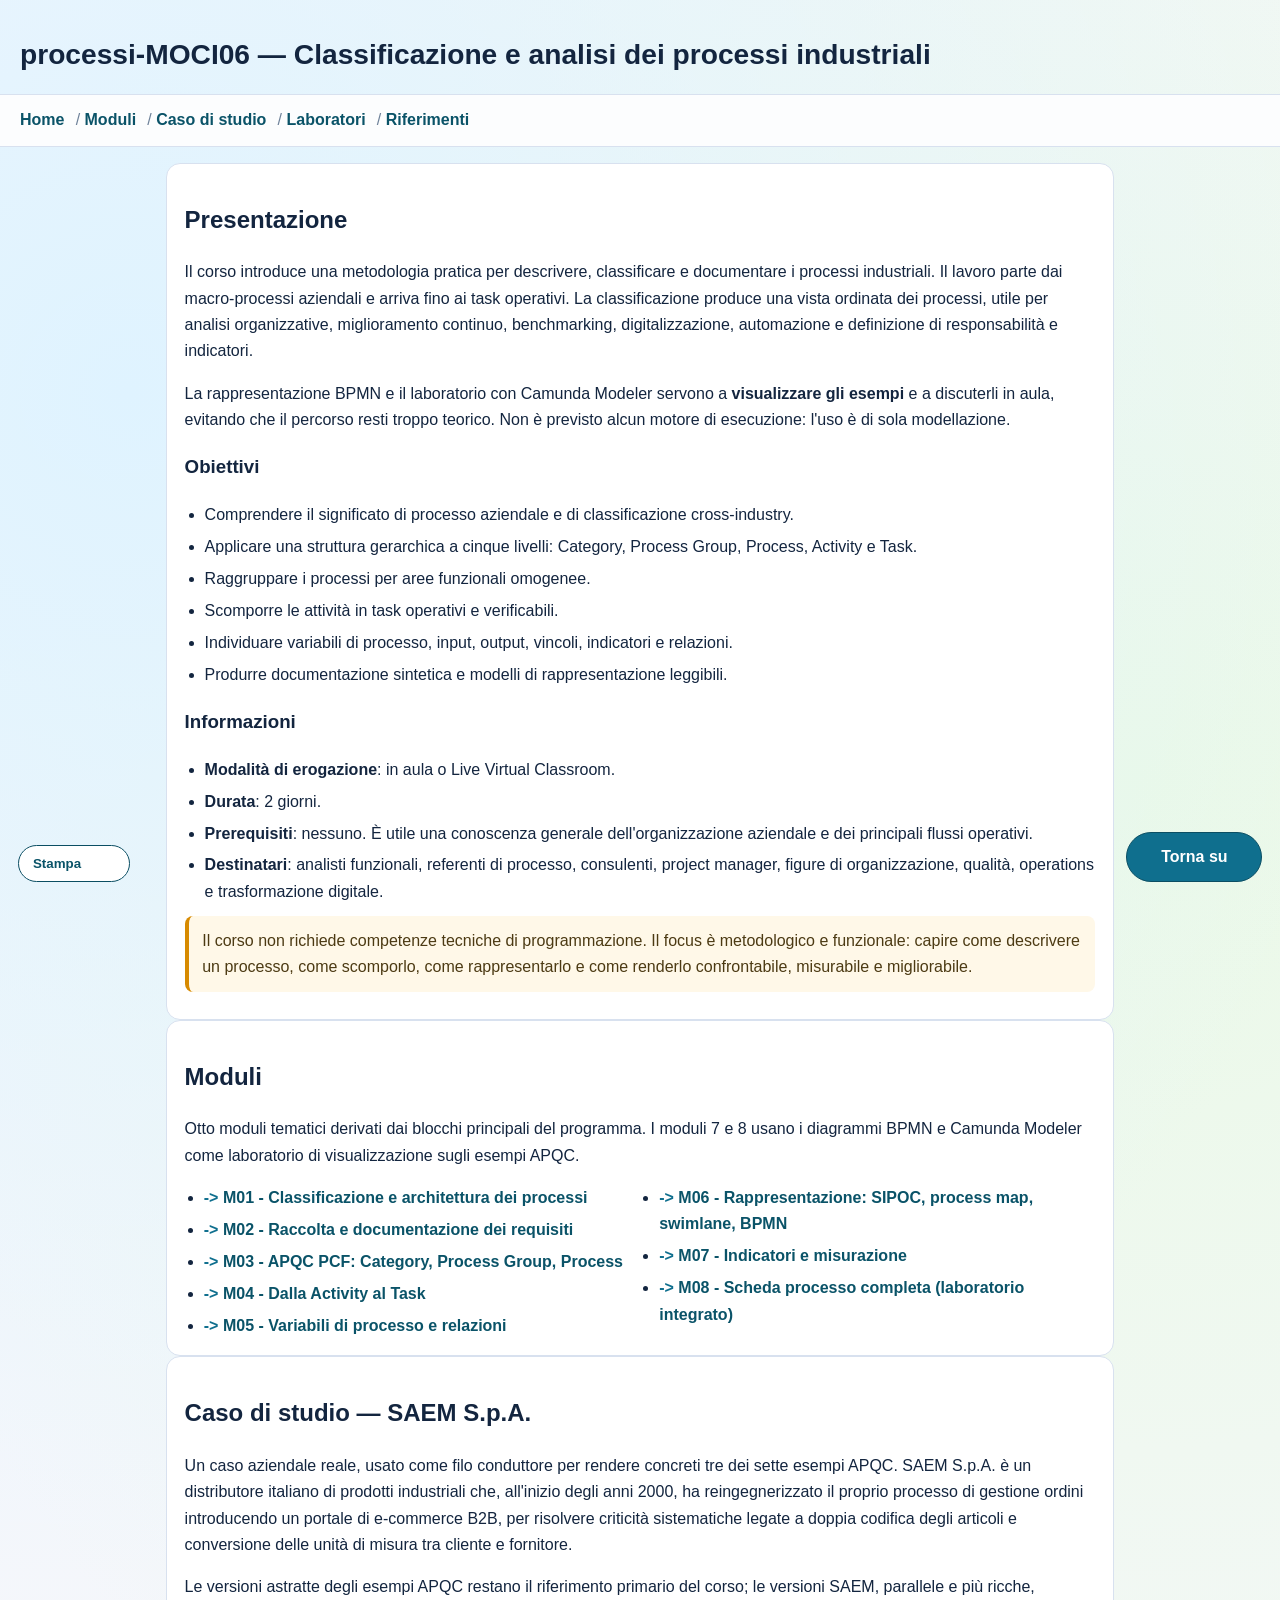
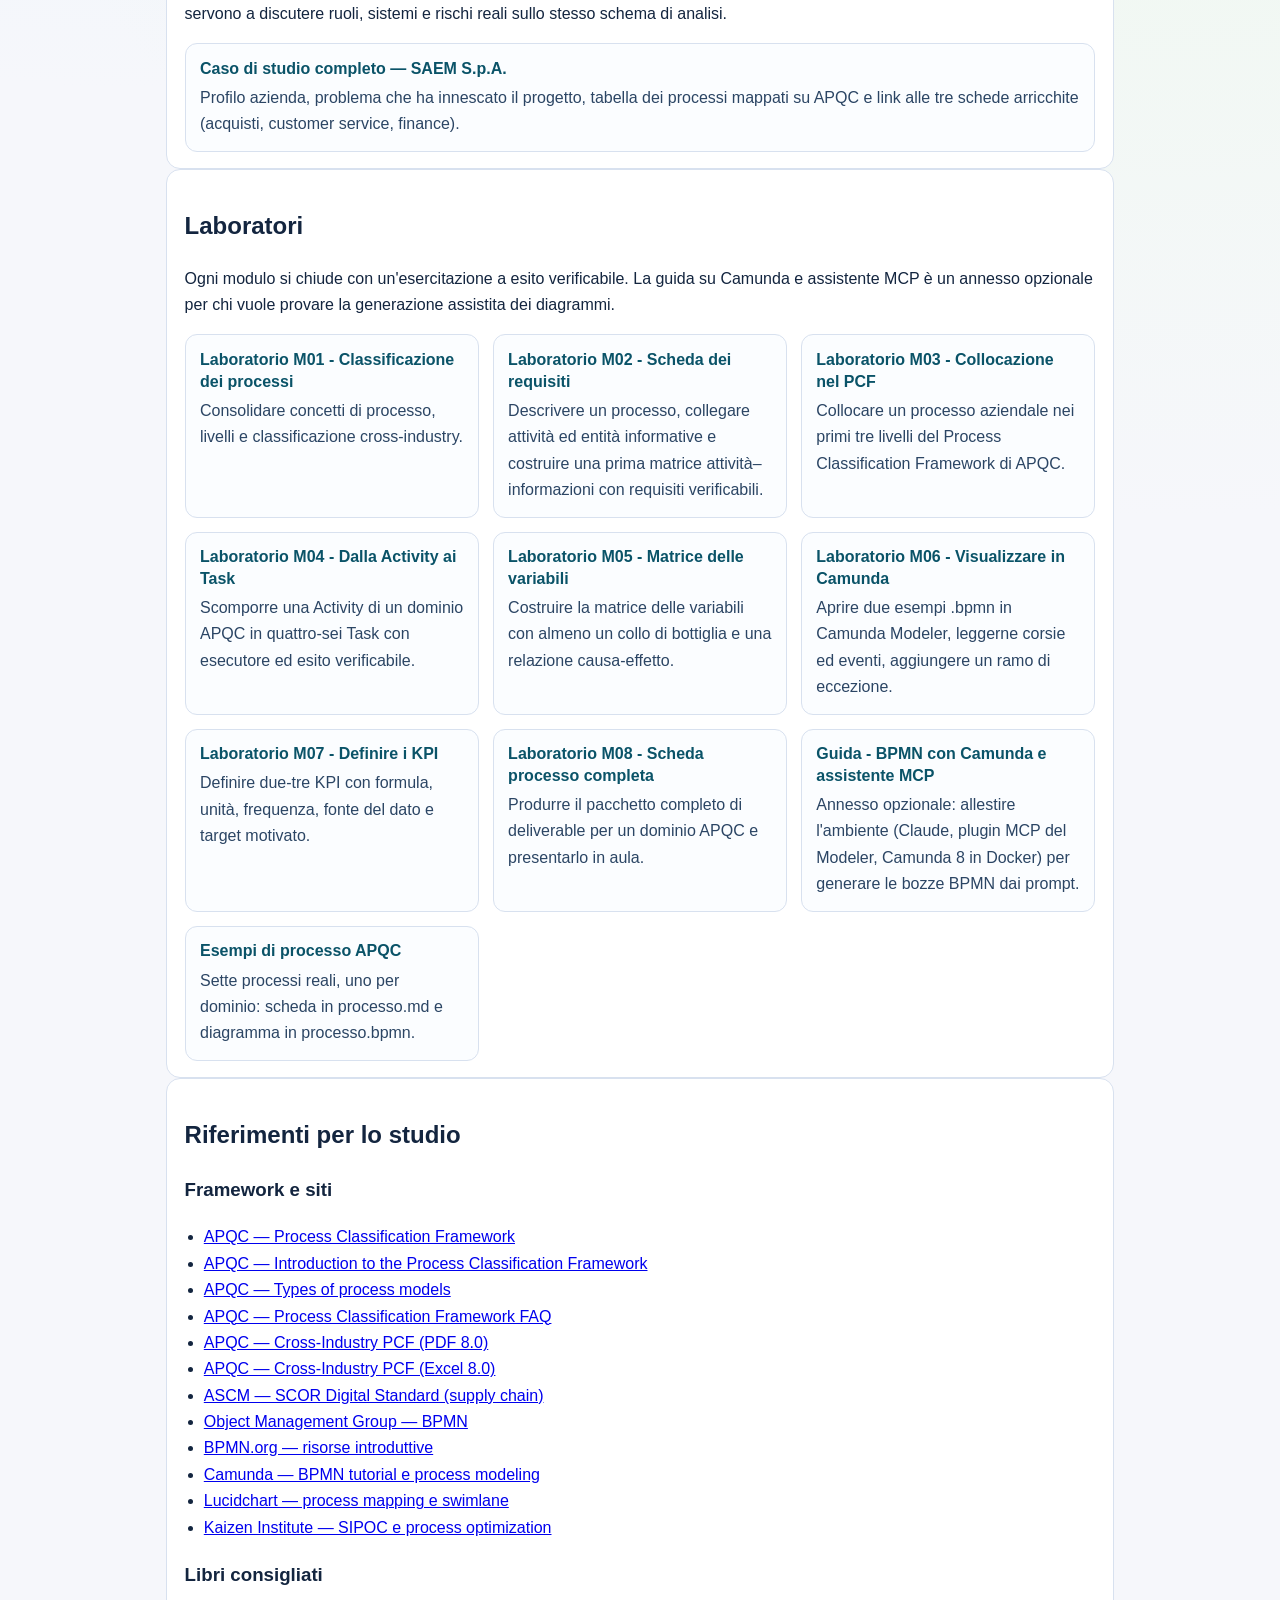
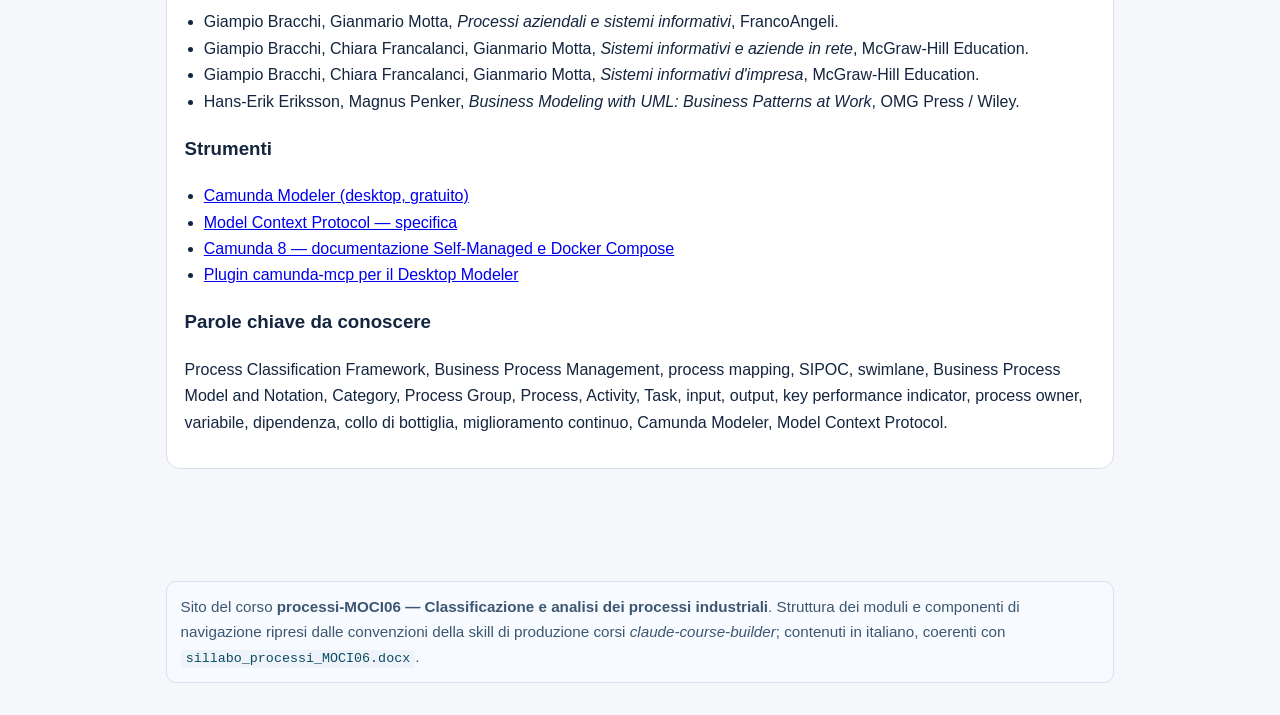
==== commit 25ab5dbe: "Completa M07 con KPI del caso SAEM" ====
--- a/site/index.html
+++ b/site/index.html
@@ -51,8 +51,8 @@
           <li><a href="chapters/chapter-03.html">M03 - APQC PCF: Category, Process Group, Process</a></li>
           <li><a href="chapters/chapter-04.html">M04 - Dalla Activity al Task</a></li>
           <li><a href="chapters/chapter-05.html">M05 - Variabili di processo e relazioni</a></li>
-          <li><a href="chapters/chapter-06.html">M06 - Indicatori e misurazione</a></li>
-          <li><a href="chapters/chapter-07.html">M07 - Rappresentazione: SIPOC, process map, swimlane, BPMN</a></li>
+          <li><a href="chapters/chapter-06.html">M06 - Rappresentazione: SIPOC, process map, swimlane, BPMN</a></li>
+          <li><a href="chapters/chapter-07.html">M07 - Indicatori e misurazione</a></li>
           <li><a href="chapters/chapter-08.html">M08 - Scheda processo completa (laboratorio integrato)</a></li>
   </ul>
  </section>
@@ -91,13 +91,13 @@
             <h3>Laboratorio M05 - Matrice delle variabili</h3>
             <p>Costruire la matrice delle variabili con almeno un collo di bottiglia e una relazione causa-effetto.</p>
           </a>
-          <a class="lab-card" href="chapters/chapter-06.html#s10">
-            <h3>Laboratorio M06 - Definire i KPI</h3>
-            <p>Definire due-tre KPI con formula, unità, frequenza, fonte del dato e target motivato.</p>
+          <a class="lab-card" href="chapters/chapter-06.html#s11">
+            <h3>Laboratorio M06 - Visualizzare in Camunda</h3>
+            <p>Aprire due esempi .bpmn in Camunda Modeler, leggerne corsie ed eventi, aggiungere un ramo di eccezione.</p>
           </a>
           <a class="lab-card" href="chapters/chapter-07.html#s11">
-            <h3>Laboratorio M07 - Visualizzare in Camunda</h3>
-            <p>Aprire due esempi .bpmn in Camunda Modeler, leggerne corsie ed eventi, aggiungere un ramo di eccezione.</p>
+            <h3>Laboratorio M07 - Definire i KPI</h3>
+            <p>Definire due-tre KPI con formula, unità, frequenza, fonte del dato e target motivato.</p>
           </a>
           <a class="lab-card" href="chapters/chapter-08.html#s10">
             <h3>Laboratorio M08 - Scheda processo completa</h3>
@@ -119,7 +119,11 @@
   <h3>Framework e siti</h3>
   <ul class="reference-list">
           <li><a href="https://www.apqc.org/process-frameworks" target="_blank" rel="noopener noreferrer">APQC — Process Classification Framework</a></li>
-          <li><a href="https://www.apqc.org/resource-library/resource-listing/apqc-process-classification-framework-pcf-cross-industry-pdf-8" target="_blank" rel="noopener noreferrer">APQC — Cross Industry PCF (PDF 8.0)</a></li>
+          <li><a href="https://www.apqc.org/resource-library/resource-listing/introduction-apqcs-process-classification-framework-pcf" target="_blank" rel="noopener noreferrer">APQC — Introduction to the Process Classification Framework</a></li>
+          <li><a href="https://www.apqc.org/blog/what-are-different-types-process-models" target="_blank" rel="noopener noreferrer">APQC — Types of process models</a></li>
+          <li><a href="https://www.apqc.org/process-frameworks/pcf-faqs" target="_blank" rel="noopener noreferrer">APQC — Process Classification Framework FAQ</a></li>
+          <li><a href="https://www.apqc.org/resource-library/resource-listing/apqc-process-classification-framework-pcf-cross-industry-pdf-13" target="_blank" rel="noopener noreferrer">APQC — Cross-Industry PCF (PDF 8.0)</a></li>
+          <li><a href="https://www.apqc.org/resource-library/resource-listing/apqc-process-classification-framework-pcf-cross-industry-excel-12" target="_blank" rel="noopener noreferrer">APQC — Cross-Industry PCF (Excel 8.0)</a></li>
           <li><a href="https://www.ascm.org/corporate-solutions/standards-tools/scor-ds/" target="_blank" rel="noopener noreferrer">ASCM — SCOR Digital Standard (supply chain)</a></li>
           <li><a href="https://www.omg.org/spec/BPMN/" target="_blank" rel="noopener noreferrer">Object Management Group — BPMN</a></li>
           <li><a href="https://www.bpmn.org/" target="_blank" rel="noopener noreferrer">BPMN.org — risorse introduttive</a></li>
--- a/site/assets/css/main.css
+++ b/site/assets/css/main.css
@@ -134,6 +134,59 @@
   color: #1e3856;
 }
 
+.pcf-table {
+  width: 100%;
+  border-collapse: collapse;
+  margin: 0.8rem 0 1.4rem;
+}
+
+.table-wrap {
+  width: 100%;
+  max-width: 100%;
+  overflow-x: auto;
+  overscroll-behavior-inline: contain;
+  -webkit-overflow-scrolling: touch;
+}
+
+.pcf-table th,
+.pcf-table td {
+  padding: 0.7rem;
+  border: 1px solid var(--border);
+  text-align: left;
+  vertical-align: top;
+}
+
+.pcf-table th {
+  background: color-mix(in srgb, var(--accent) 14%, var(--surface));
+}
+
+.pcf-table th:first-child,
+.pcf-table td:first-child {
+  width: 8.5rem;
+  white-space: nowrap;
+}
+
+.pcf-group-block {
+  margin: 1.6rem 0;
+  padding-top: 0.25rem;
+  border-top: 2px solid var(--border);
+}
+
+.pcf-group-block h4 {
+  margin-bottom: 0.35rem;
+  color: var(--accent-strong);
+}
+
+.pcf-kpi-table {
+  min-width: 1050px;
+}
+
+.pcf-kpi-table td {
+  min-width: 12rem;
+  white-space: normal;
+  overflow-wrap: anywhere;
+}
+
 .lightbox {
   position: fixed;
   inset: 0;
@@ -166,6 +219,14 @@
   height: auto;
   object-fit: contain;
   border-radius: 0;
+}
+
+/* I diagrammi SVG Mermaid hanno uno sfondo trasparente: nello zoom il
+   pannello bianco mantiene leggibili frecce e testi scuri. */
+#lightbox-image[src$=".svg"] {
+  box-sizing: border-box;
+  padding: 1rem;
+  background: #fff;
 }
 
 .lightbox-inner figcaption {
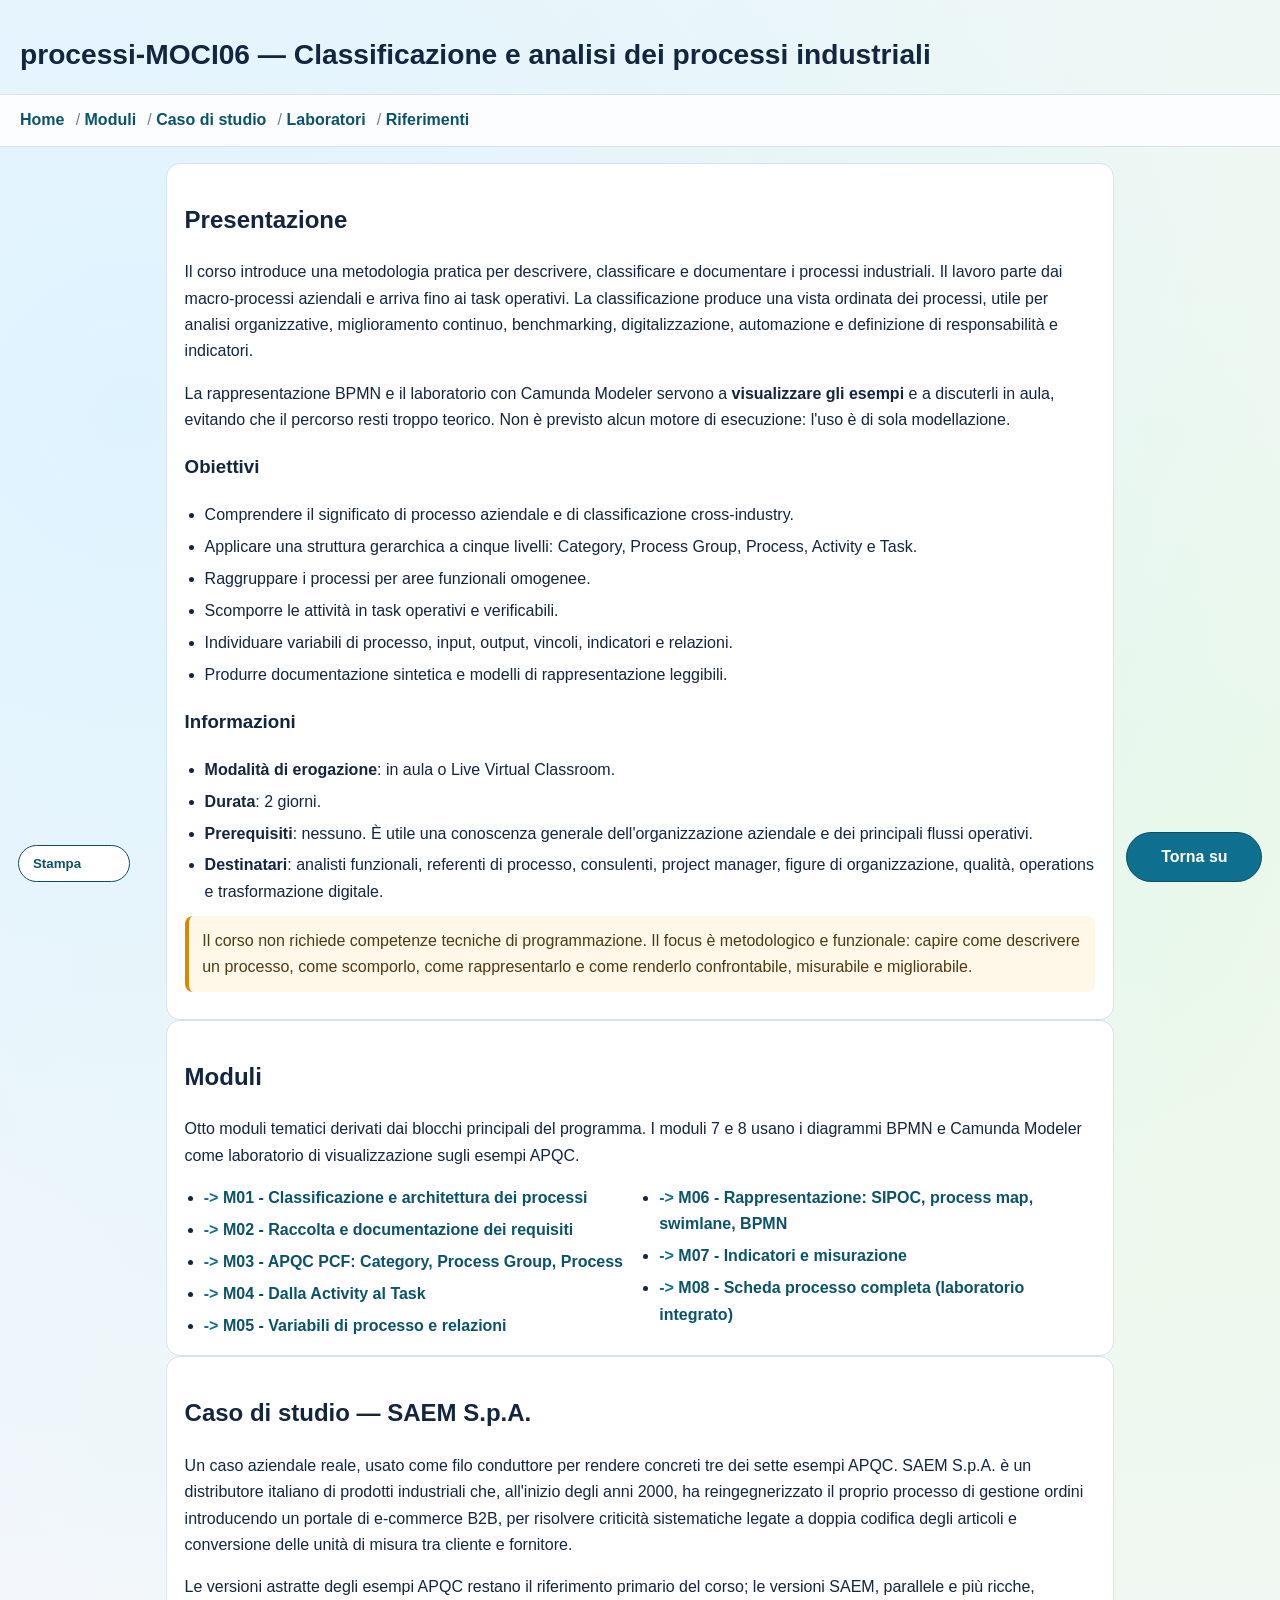
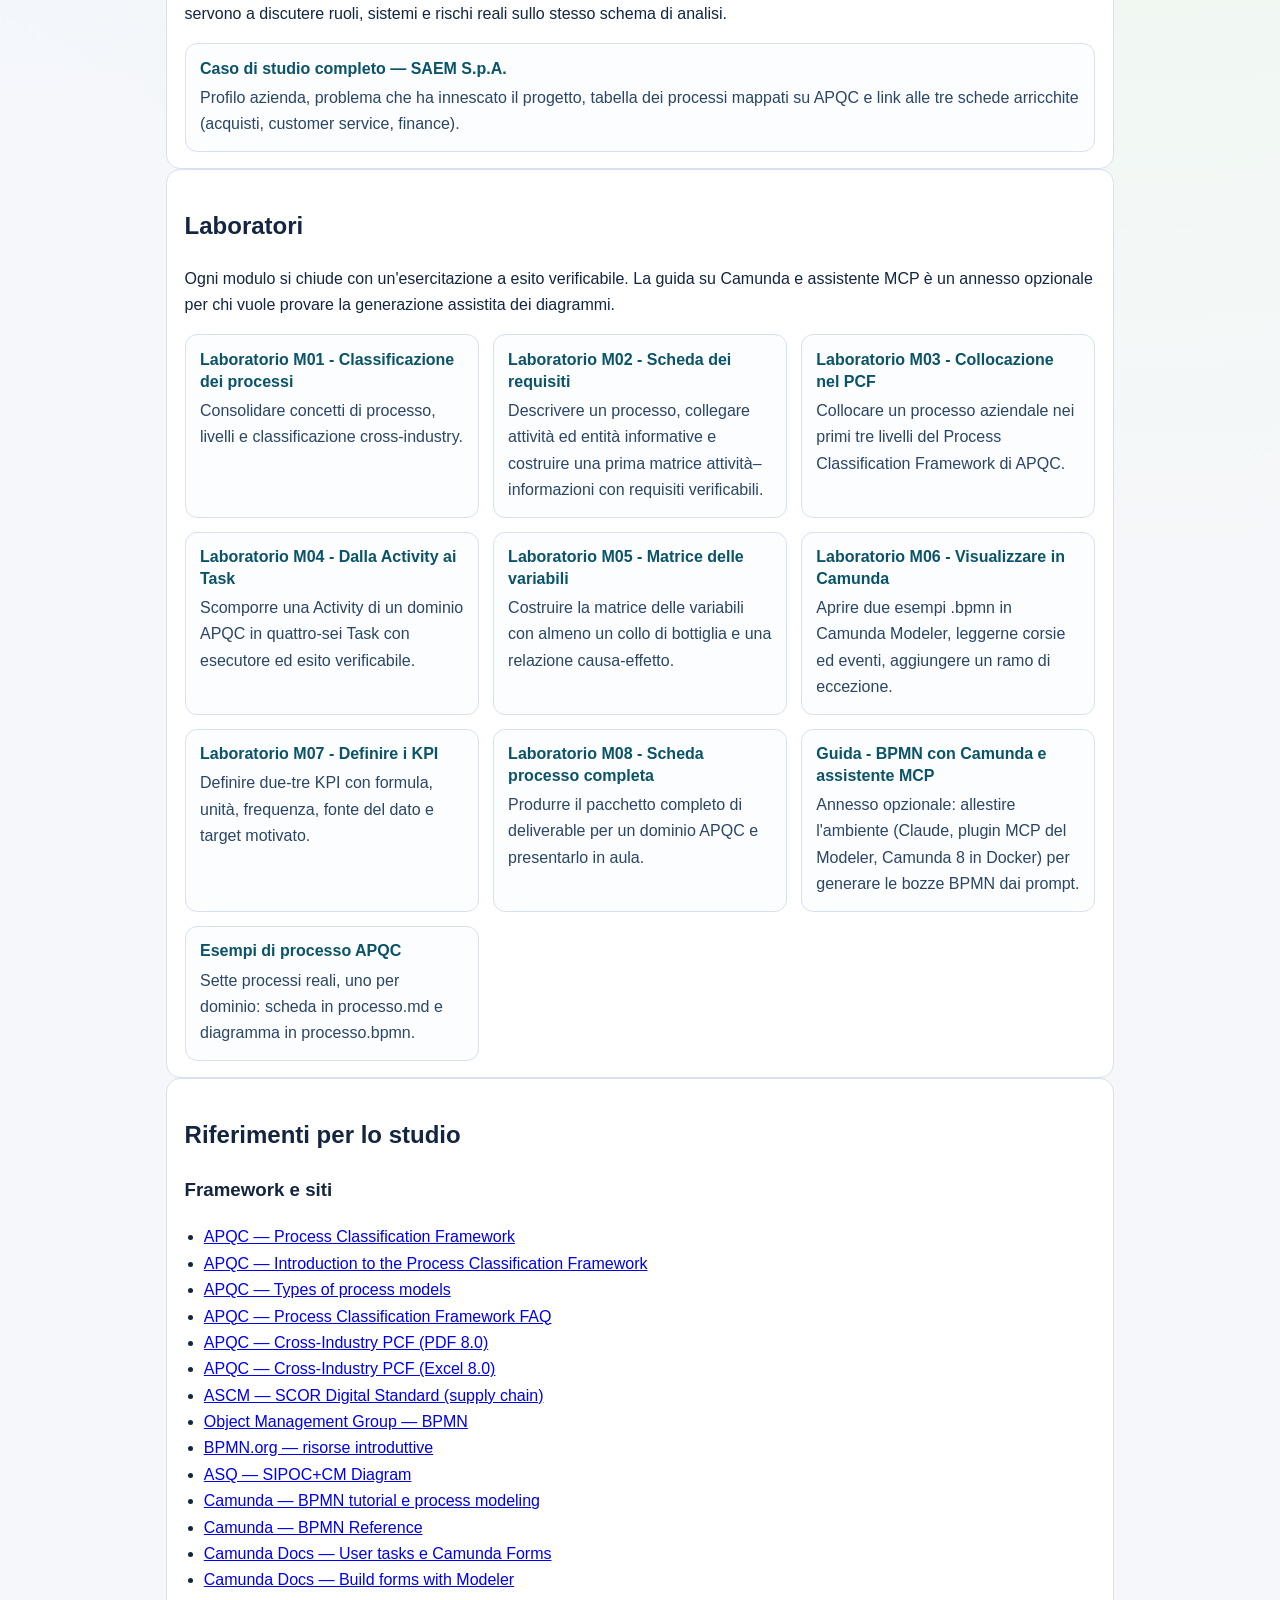
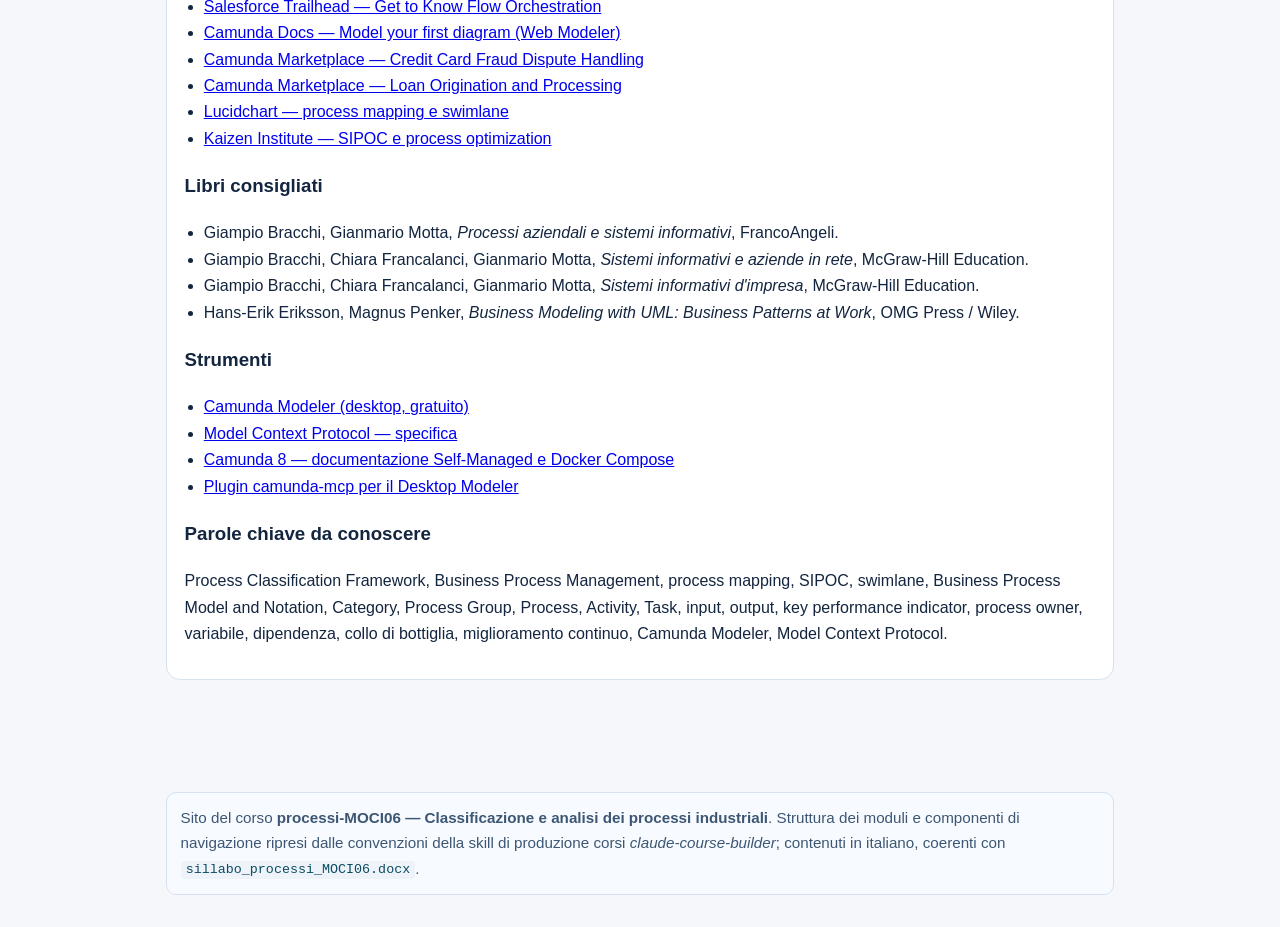
==== commit 14045eba: "Completa M04 su task e orchestrazione" ====
--- a/site/index.html
+++ b/site/index.html
@@ -83,7 +83,7 @@
             <h3>Laboratorio M03 - Collocazione nel PCF</h3>
             <p>Collocare un processo aziendale nei primi tre livelli del Process Classification Framework di APQC.</p>
           </a>
-          <a class="lab-card" href="chapters/chapter-04.html#s10">
+          <a class="lab-card" href="chapters/chapter-04.html#s11">
             <h3>Laboratorio M04 - Dalla Activity ai Task</h3>
             <p>Scomporre una Activity di un dominio APQC in quattro-sei Task con esecutore ed esito verificabile.</p>
           </a>
@@ -127,7 +127,15 @@
           <li><a href="https://www.ascm.org/corporate-solutions/standards-tools/scor-ds/" target="_blank" rel="noopener noreferrer">ASCM — SCOR Digital Standard (supply chain)</a></li>
           <li><a href="https://www.omg.org/spec/BPMN/" target="_blank" rel="noopener noreferrer">Object Management Group — BPMN</a></li>
           <li><a href="https://www.bpmn.org/" target="_blank" rel="noopener noreferrer">BPMN.org — risorse introduttive</a></li>
+          <li><a href="https://asq.org/quality-resources/sipoc" target="_blank" rel="noopener noreferrer">ASQ — SIPOC+CM Diagram</a></li>
           <li><a href="https://camunda.com/bpmn/" target="_blank" rel="noopener noreferrer">Camunda — BPMN tutorial e process modeling</a></li>
+          <li><a href="https://camunda.com/bpmn/reference/" target="_blank" rel="noopener noreferrer">Camunda — BPMN Reference</a></li>
+          <li><a href="https://docs.camunda.io/docs/components/modeler/bpmn/user-tasks/" target="_blank" rel="noopener noreferrer">Camunda Docs — User tasks e Camunda Forms</a></li>
+          <li><a href="https://docs.camunda.io/docs/components/modeler/forms/utilizing-forms/" target="_blank" rel="noopener noreferrer">Camunda Docs — Build forms with Modeler</a></li>
+          <li><a href="https://trailhead.salesforce.com/content/learn/modules/orchestrator-basics/get-to-know-orchestrator" target="_blank" rel="noopener noreferrer">Salesforce Trailhead — Get to Know Flow Orchestration</a></li>
+          <li><a href="https://docs.camunda.io/docs/components/modeler/web-modeler/modeling/model-your-first-diagram/" target="_blank" rel="noopener noreferrer">Camunda Docs — Model your first diagram (Web Modeler)</a></li>
+          <li><a href="https://marketplace.camunda.com/en-US/apps/449510/credit-card-fraud-dispute-handling" target="_blank" rel="noopener noreferrer">Camunda Marketplace — Credit Card Fraud Dispute Handling</a></li>
+          <li><a href="https://marketplace.camunda.com/en-US/apps/450143/loan-origination-and-processing" target="_blank" rel="noopener noreferrer">Camunda Marketplace — Loan Origination and Processing</a></li>
           <li><a href="https://www.lucidchart.com/pages/process-mapping" target="_blank" rel="noopener noreferrer">Lucidchart — process mapping e swimlane</a></li>
           <li><a href="https://kaizen.com/insights/sipoc-process-optimization/" target="_blank" rel="noopener noreferrer">Kaizen Institute — SIPOC e process optimization</a></li>
   </ul>
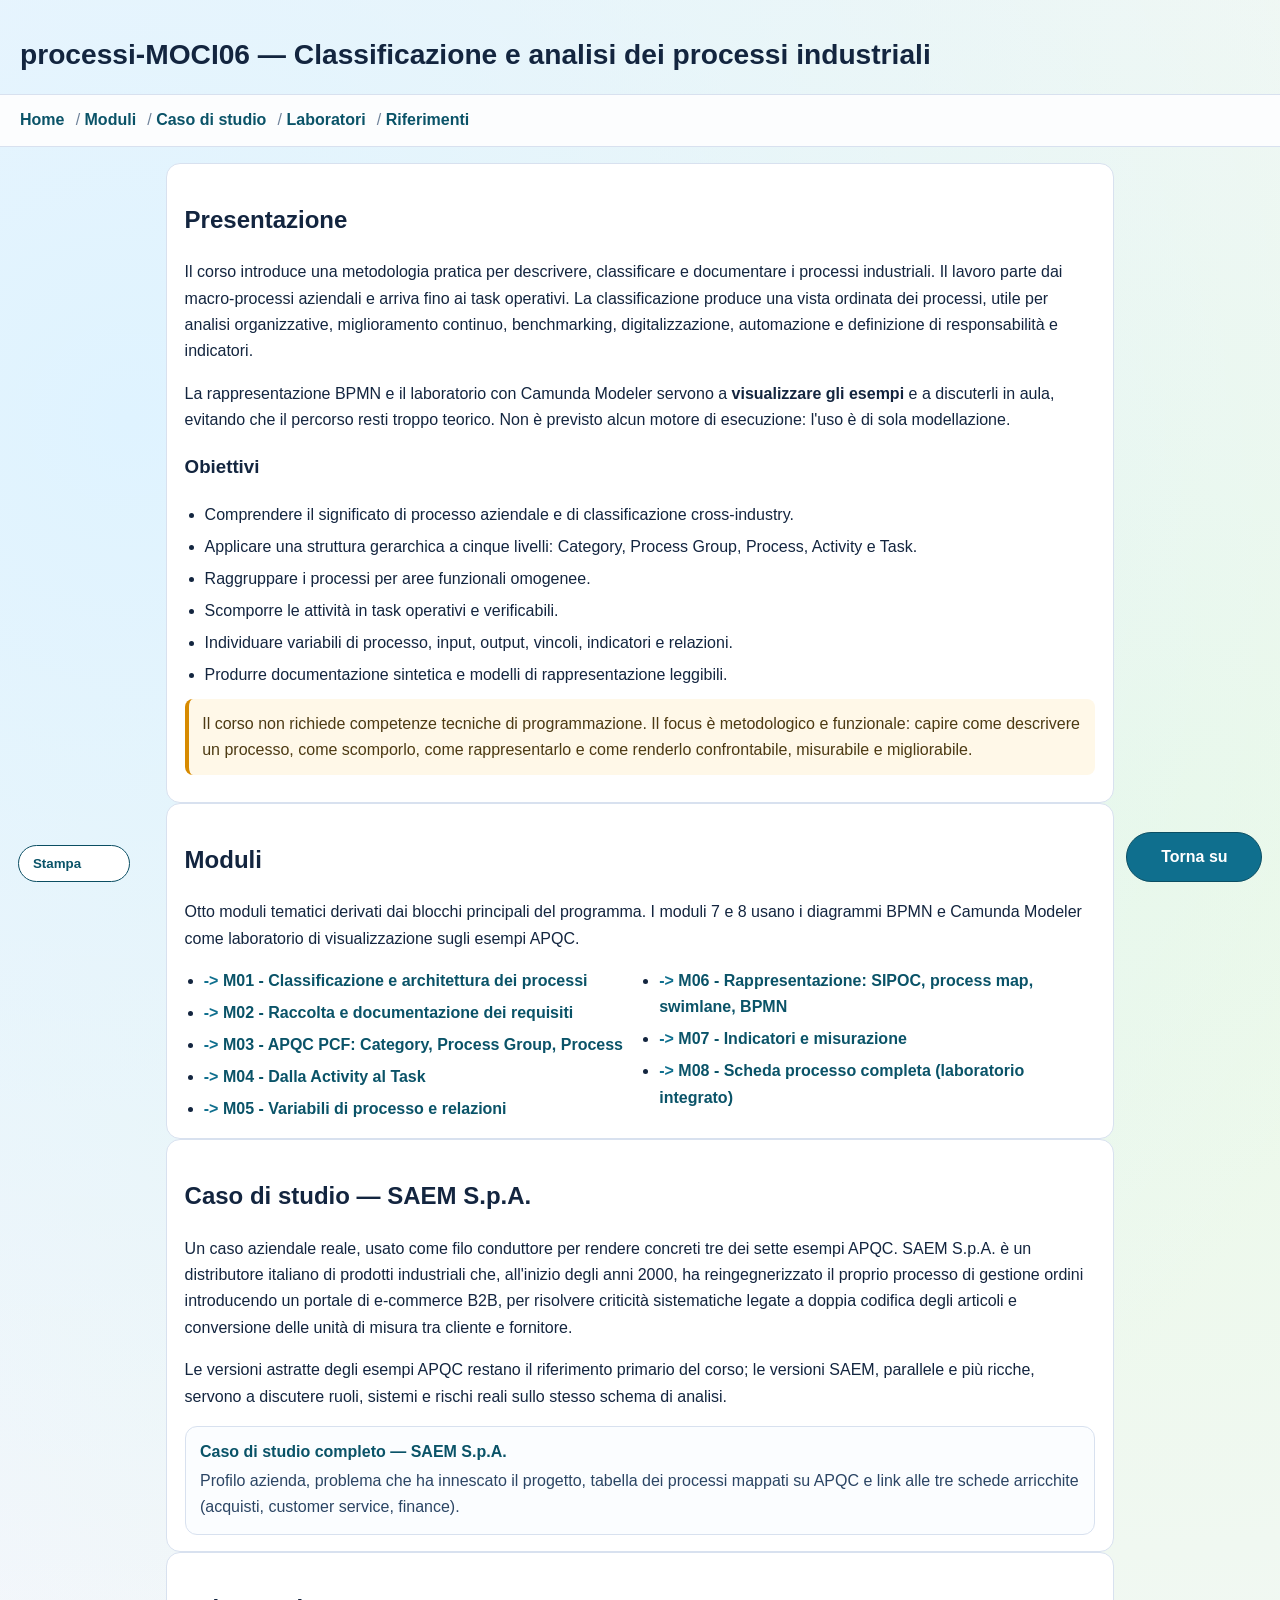
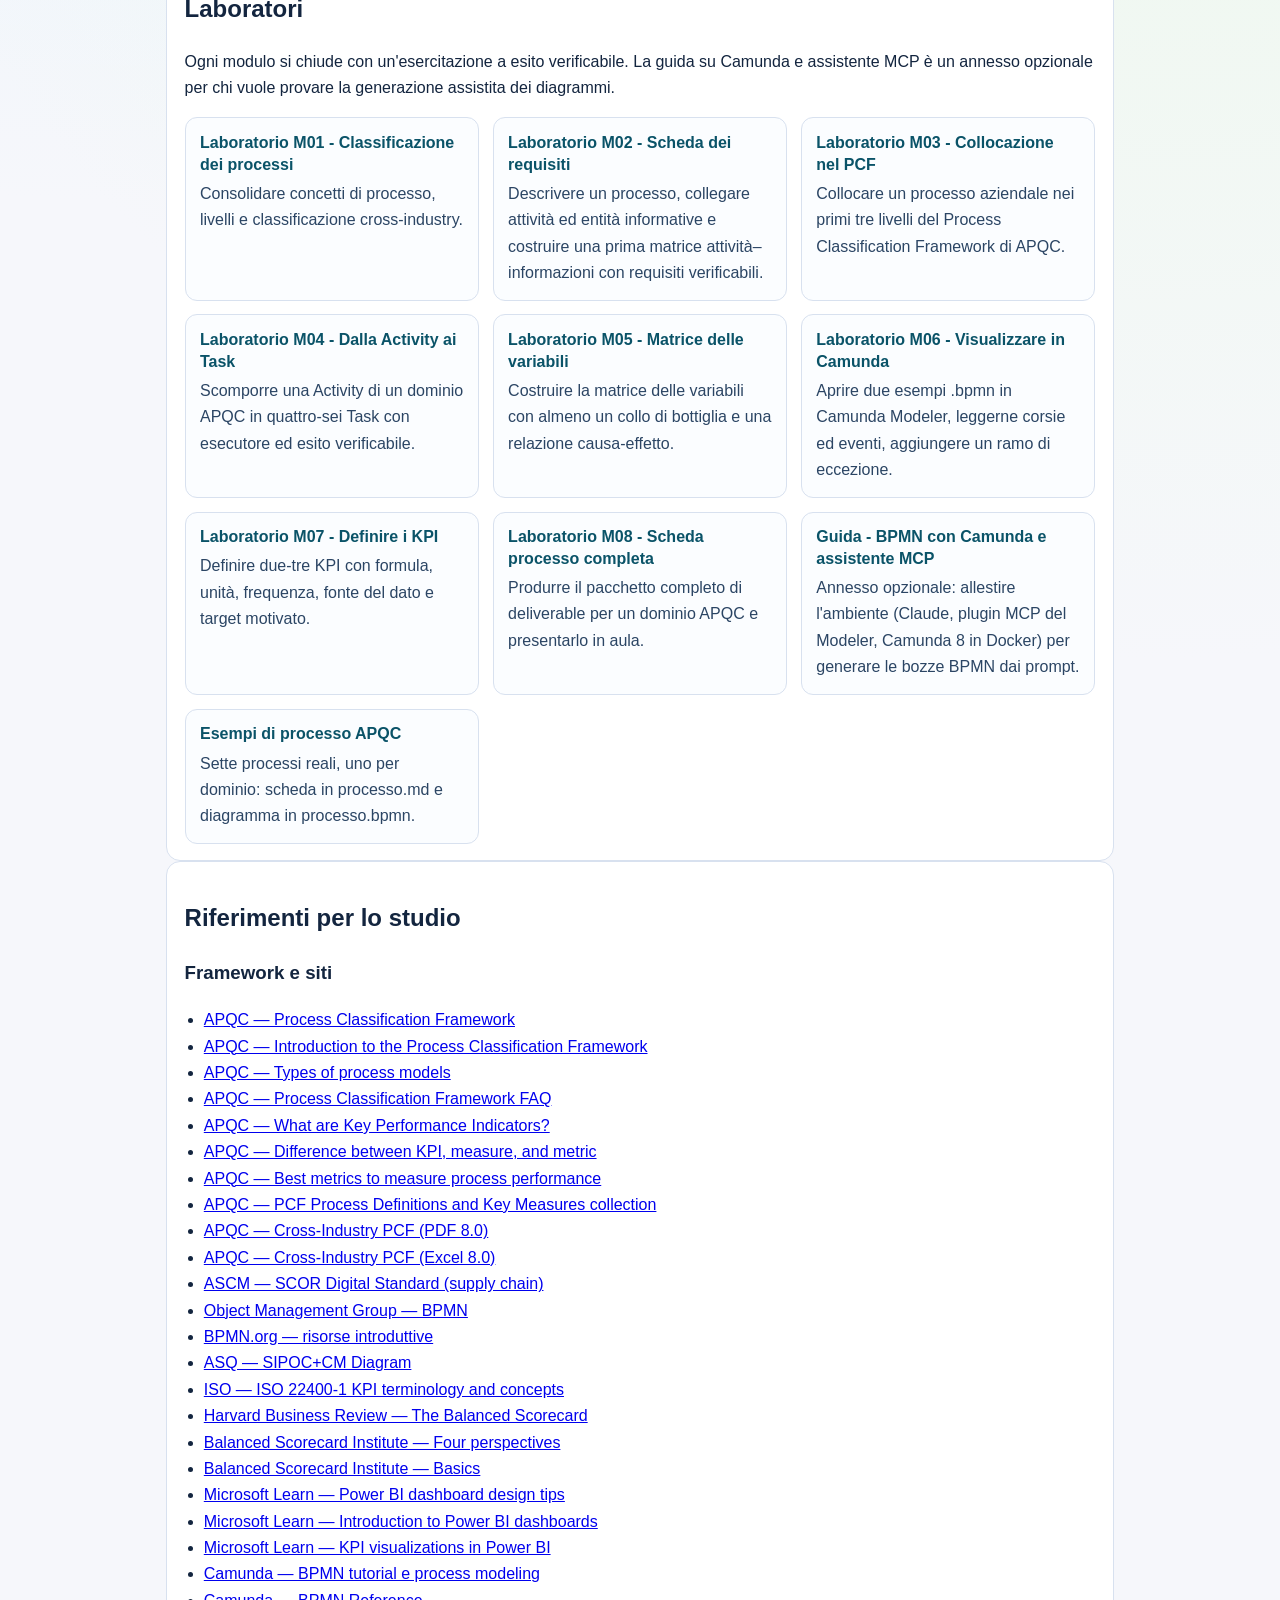
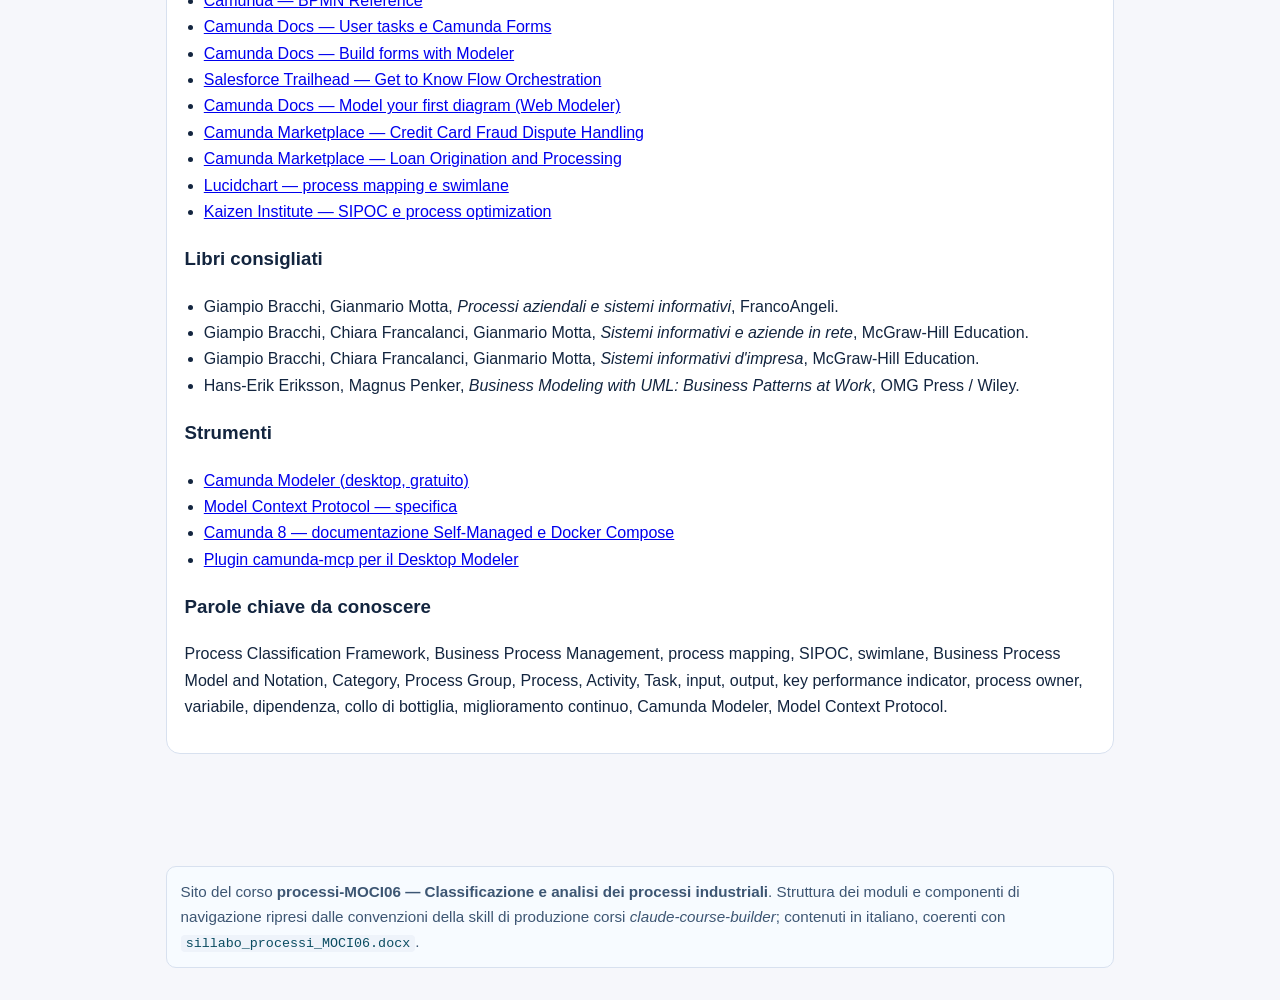
==== commit 5215aee3: "Completa M07 con KPI dashboard e Balanced Scorecard" ====
--- a/site/index.html
+++ b/site/index.html
@@ -31,13 +31,6 @@
    <li>Scomporre le attività in task operativi e verificabili.</li>
    <li>Individuare variabili di processo, input, output, vincoli, indicatori e relazioni.</li>
    <li>Produrre documentazione sintetica e modelli di rappresentazione leggibili.</li>
-  </ul>
-  <h3>Informazioni</h3>
-  <ul class="study-bullets">
-   <li><strong>Modalità di erogazione</strong>: in aula o Live Virtual Classroom.</li>
-   <li><strong>Durata</strong>: 2 giorni.</li>
-   <li><strong>Prerequisiti</strong>: nessuno. È utile una conoscenza generale dell'organizzazione aziendale e dei principali flussi operativi.</li>
-   <li><strong>Destinatari</strong>: analisti funzionali, referenti di processo, consulenti, project manager, figure di organizzazione, qualità, operations e trasformazione digitale.</li>
   </ul>
   <div class="note-box">Il corso non richiede competenze tecniche di programmazione. Il focus è metodologico e funzionale: capire come descrivere un processo, come scomporlo, come rappresentarlo e come renderlo confrontabile, misurabile e migliorabile.</div>
  </section>
@@ -91,11 +84,11 @@
             <h3>Laboratorio M05 - Matrice delle variabili</h3>
             <p>Costruire la matrice delle variabili con almeno un collo di bottiglia e una relazione causa-effetto.</p>
           </a>
-          <a class="lab-card" href="chapters/chapter-06.html#s11">
+          <a class="lab-card" href="chapters/chapter-06.html#s10">
             <h3>Laboratorio M06 - Visualizzare in Camunda</h3>
             <p>Aprire due esempi .bpmn in Camunda Modeler, leggerne corsie ed eventi, aggiungere un ramo di eccezione.</p>
           </a>
-          <a class="lab-card" href="chapters/chapter-07.html#s11">
+          <a class="lab-card" href="chapters/chapter-07.html#s13">
             <h3>Laboratorio M07 - Definire i KPI</h3>
             <p>Definire due-tre KPI con formula, unità, frequenza, fonte del dato e target motivato.</p>
           </a>
@@ -122,12 +115,23 @@
           <li><a href="https://www.apqc.org/resource-library/resource-listing/introduction-apqcs-process-classification-framework-pcf" target="_blank" rel="noopener noreferrer">APQC — Introduction to the Process Classification Framework</a></li>
           <li><a href="https://www.apqc.org/blog/what-are-different-types-process-models" target="_blank" rel="noopener noreferrer">APQC — Types of process models</a></li>
           <li><a href="https://www.apqc.org/process-frameworks/pcf-faqs" target="_blank" rel="noopener noreferrer">APQC — Process Classification Framework FAQ</a></li>
+          <li><a href="https://www.apqc.org/blog/what-are-key-performance-indicators-kpis" target="_blank" rel="noopener noreferrer">APQC — What are Key Performance Indicators?</a></li>
+          <li><a href="https://www.apqc.org/blog/ask-us-answered-whats-difference-between-kpi-measure-and-metric" target="_blank" rel="noopener noreferrer">APQC — Difference between KPI, measure, and metric</a></li>
+          <li><a href="https://www.apqc.org/What-Are-the-Best-Metrics-to-Measure-Process-Performance" target="_blank" rel="noopener noreferrer">APQC — Best metrics to measure process performance</a></li>
+          <li><a href="https://www.apqc.org/resource-library/resource-collection/pcf-version-80-process-definitions-and-key-measures-collection" target="_blank" rel="noopener noreferrer">APQC — PCF Process Definitions and Key Measures collection</a></li>
           <li><a href="https://www.apqc.org/resource-library/resource-listing/apqc-process-classification-framework-pcf-cross-industry-pdf-13" target="_blank" rel="noopener noreferrer">APQC — Cross-Industry PCF (PDF 8.0)</a></li>
           <li><a href="https://www.apqc.org/resource-library/resource-listing/apqc-process-classification-framework-pcf-cross-industry-excel-12" target="_blank" rel="noopener noreferrer">APQC — Cross-Industry PCF (Excel 8.0)</a></li>
           <li><a href="https://www.ascm.org/corporate-solutions/standards-tools/scor-ds/" target="_blank" rel="noopener noreferrer">ASCM — SCOR Digital Standard (supply chain)</a></li>
           <li><a href="https://www.omg.org/spec/BPMN/" target="_blank" rel="noopener noreferrer">Object Management Group — BPMN</a></li>
           <li><a href="https://www.bpmn.org/" target="_blank" rel="noopener noreferrer">BPMN.org — risorse introduttive</a></li>
           <li><a href="https://asq.org/quality-resources/sipoc" target="_blank" rel="noopener noreferrer">ASQ — SIPOC+CM Diagram</a></li>
+          <li><a href="https://www.iso.org/standard/56847.html" target="_blank" rel="noopener noreferrer">ISO — ISO 22400-1 KPI terminology and concepts</a></li>
+          <li><a href="https://hbr.org/2005/07/the-balanced-scorecard-measures-that-drive-performance" target="_blank" rel="noopener noreferrer">Harvard Business Review — The Balanced Scorecard</a></li>
+          <li><a href="https://balancedscorecard.org/staging/bsc-basics/articles-videos/the-four-perspectives-of-the-balanced-scorecard/" target="_blank" rel="noopener noreferrer">Balanced Scorecard Institute — Four perspectives</a></li>
+          <li><a href="https://balancedscorecard.org/bsc-basics-overview/" target="_blank" rel="noopener noreferrer">Balanced Scorecard Institute — Basics</a></li>
+          <li><a href="https://learn.microsoft.com/en-us/power-bi/create-reports/service-dashboards-design-tips" target="_blank" rel="noopener noreferrer">Microsoft Learn — Power BI dashboard design tips</a></li>
+          <li><a href="https://learn.microsoft.com/en-us/power-bi/create-reports/service-dashboards" target="_blank" rel="noopener noreferrer">Microsoft Learn — Introduction to Power BI dashboards</a></li>
+          <li><a href="https://learn.microsoft.com/en-us/power-bi/visuals/power-bi-visualization-kpi" target="_blank" rel="noopener noreferrer">Microsoft Learn — KPI visualizations in Power BI</a></li>
           <li><a href="https://camunda.com/bpmn/" target="_blank" rel="noopener noreferrer">Camunda — BPMN tutorial e process modeling</a></li>
           <li><a href="https://camunda.com/bpmn/reference/" target="_blank" rel="noopener noreferrer">Camunda — BPMN Reference</a></li>
           <li><a href="https://docs.camunda.io/docs/components/modeler/bpmn/user-tasks/" target="_blank" rel="noopener noreferrer">Camunda Docs — User tasks e Camunda Forms</a></li>
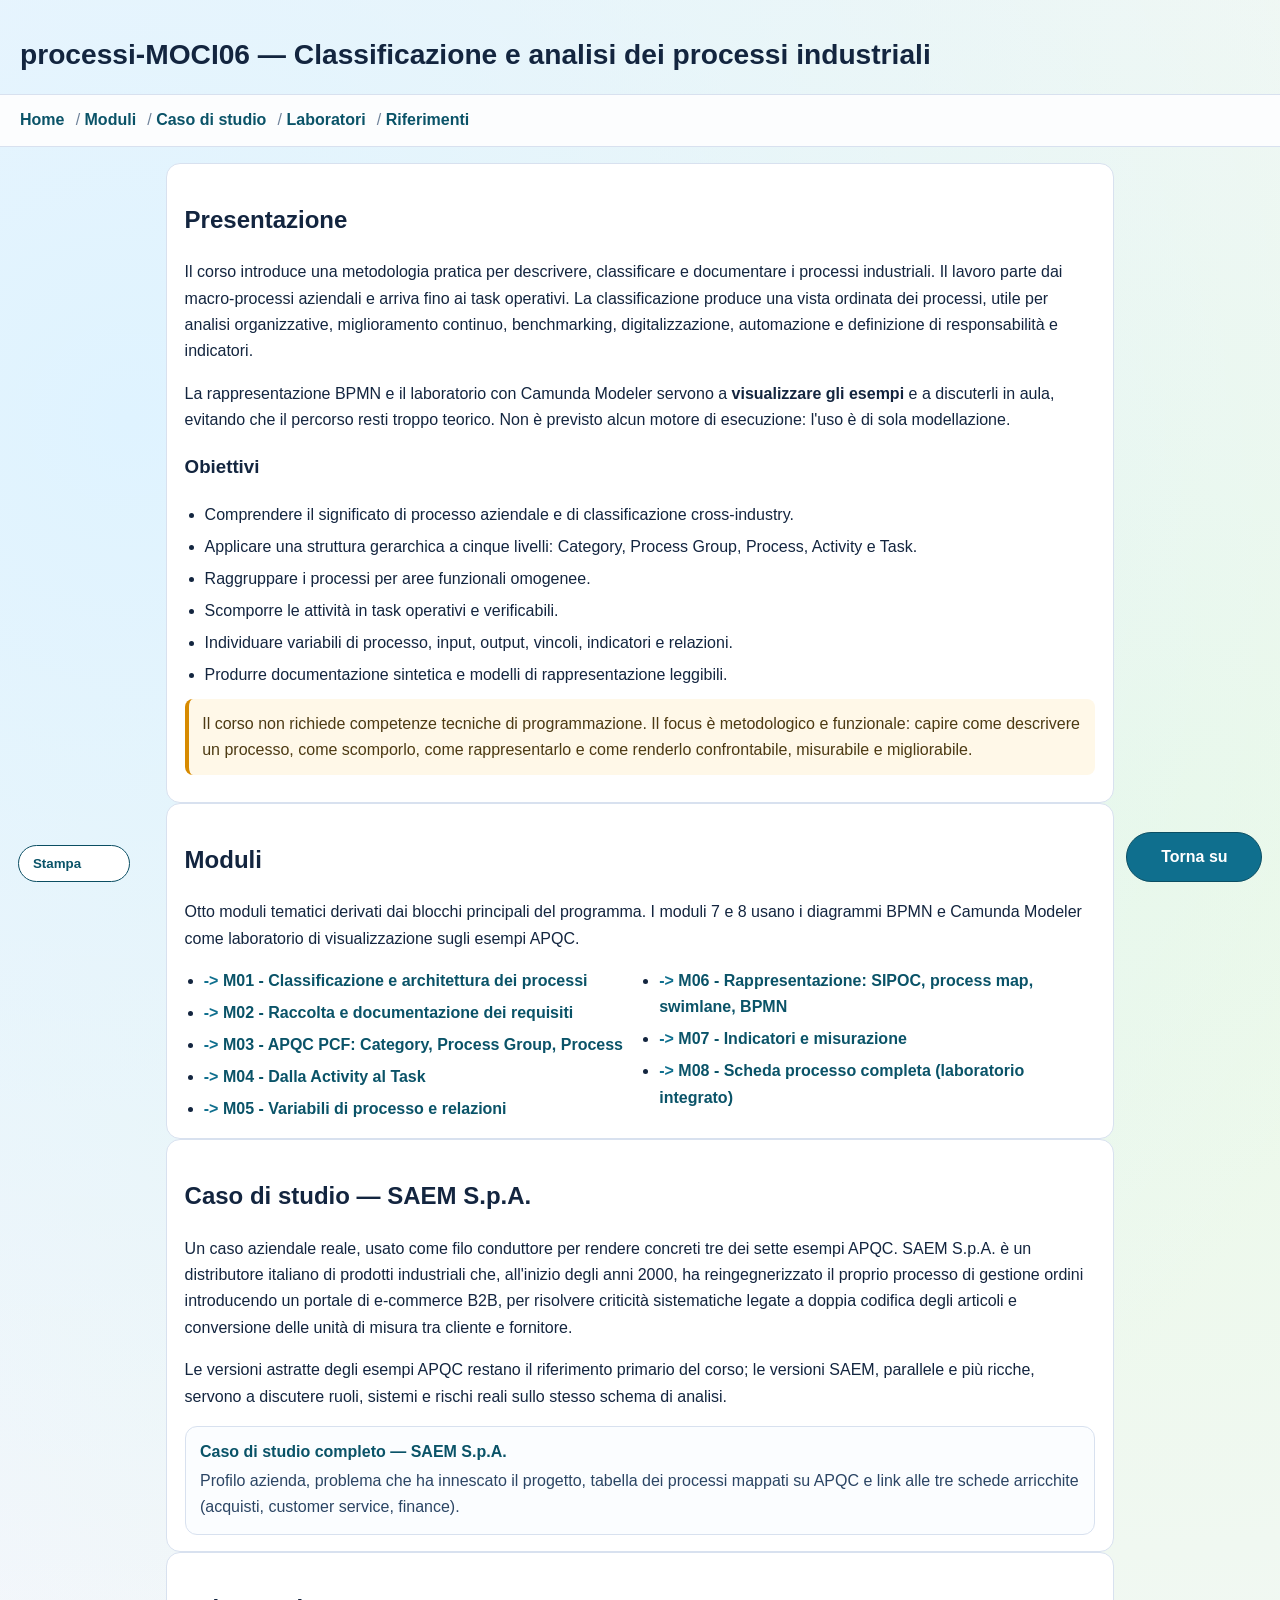
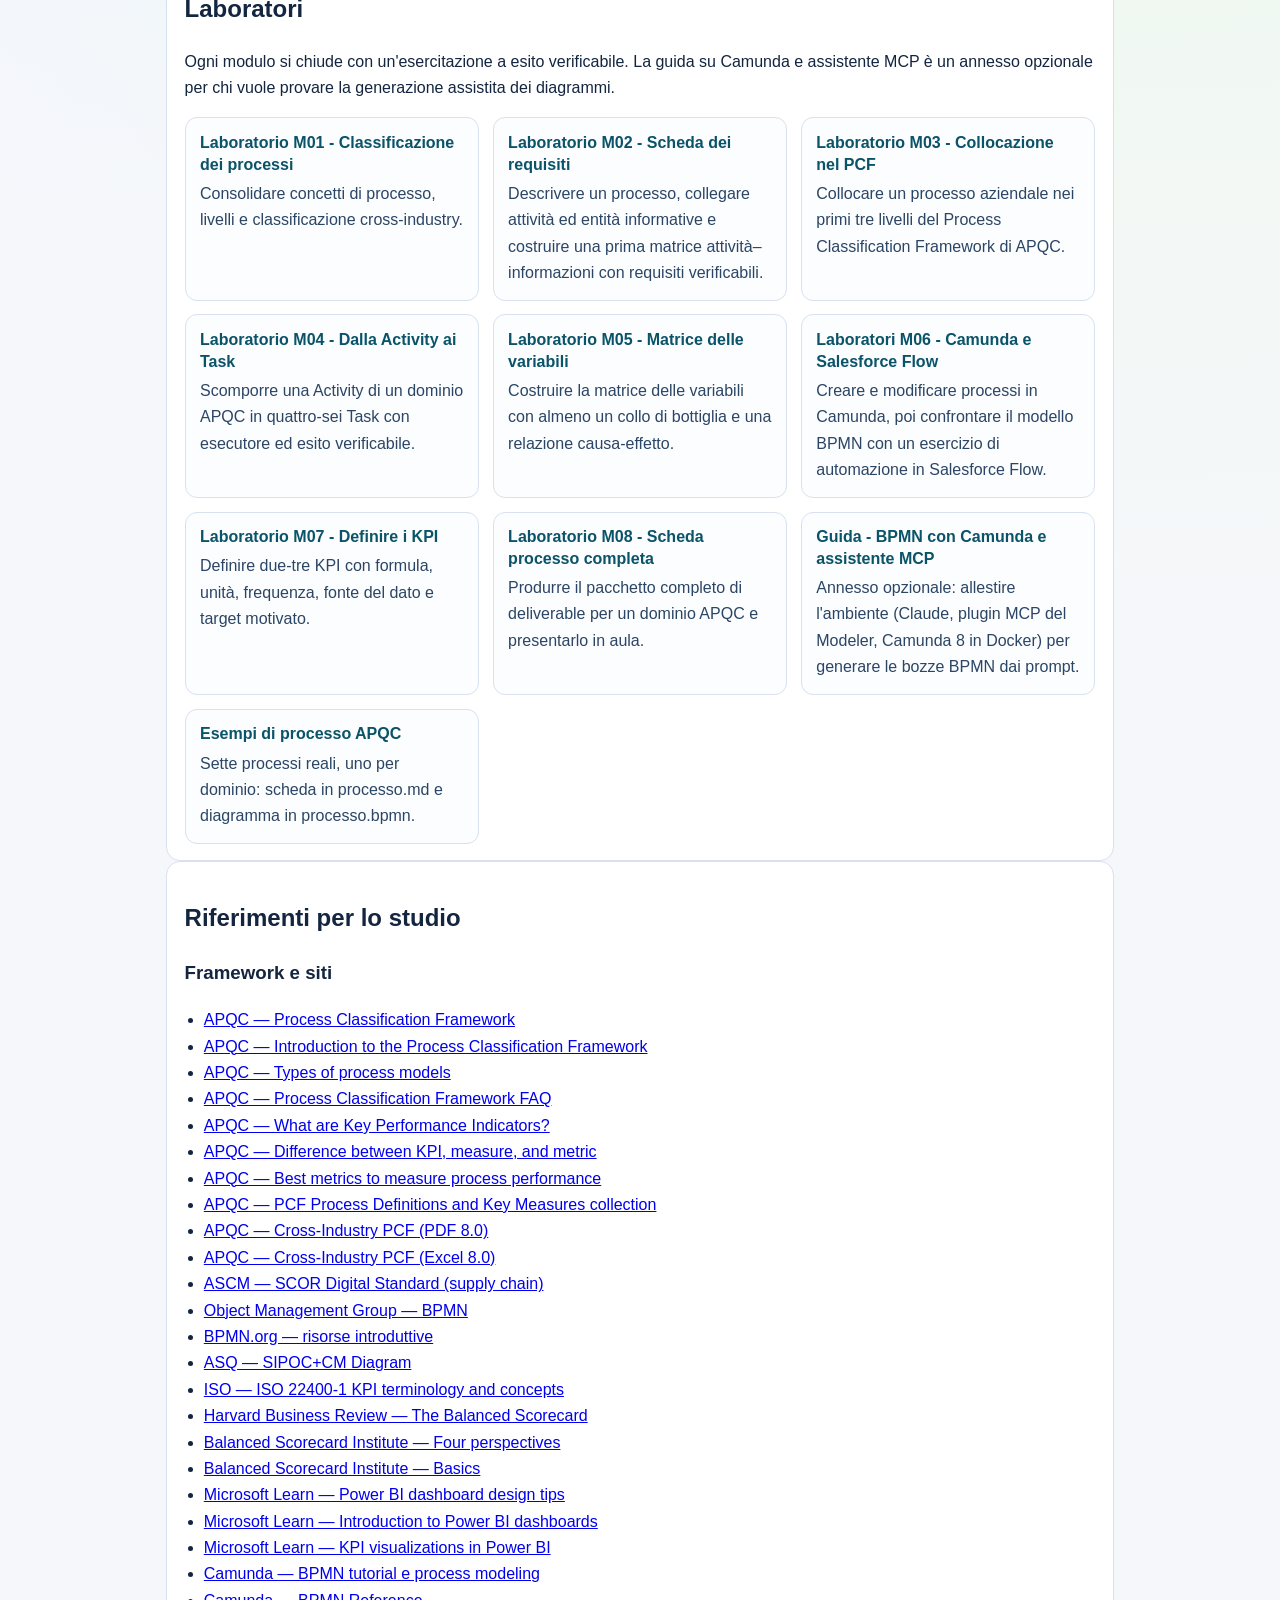
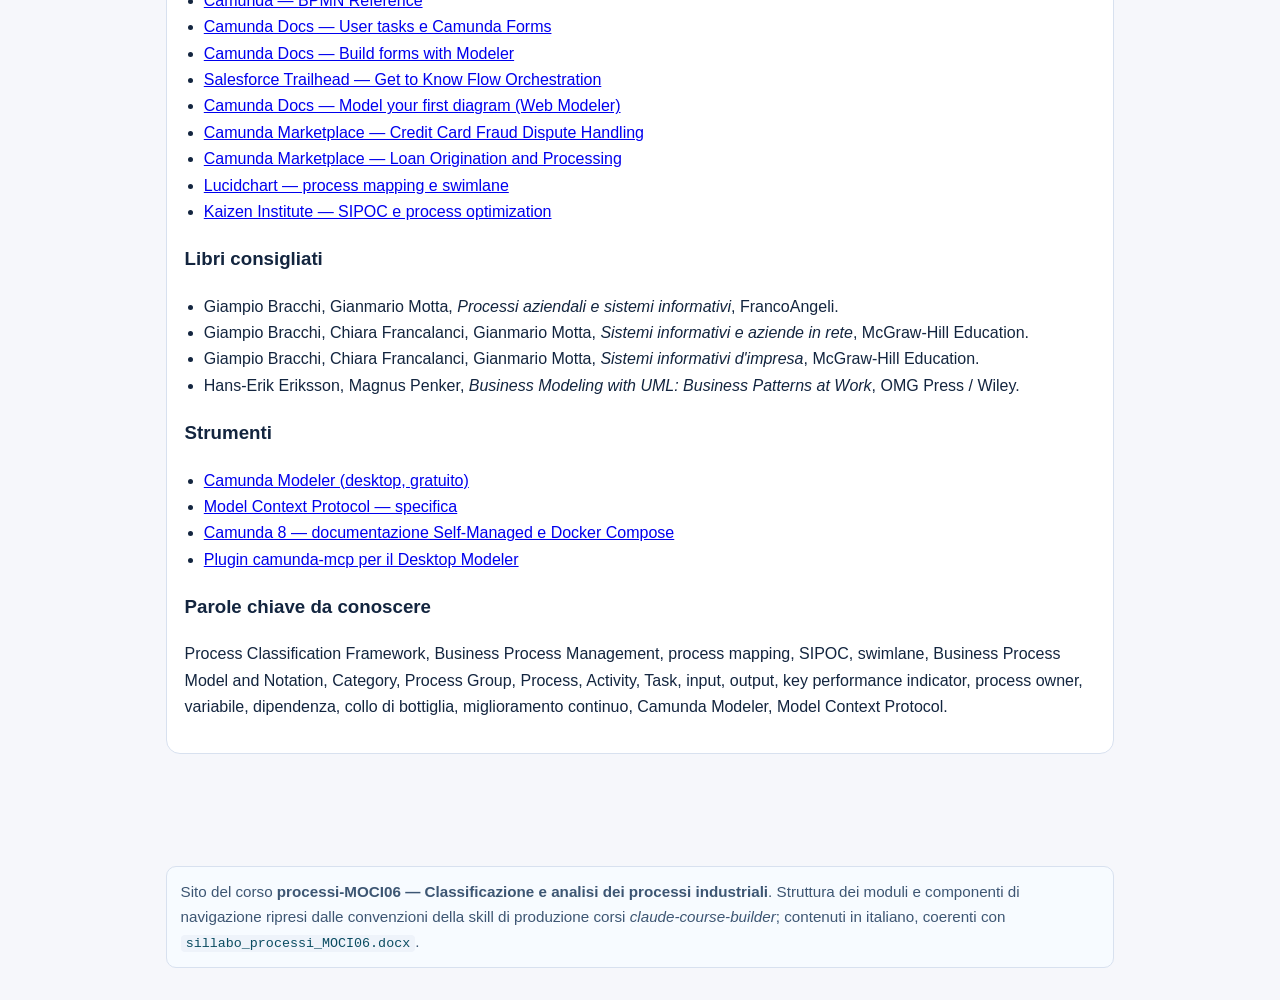
==== commit 2f2dcaec: "Ristruttura M08 come percorso guidato della scheda processo" ====
--- a/site/index.html
+++ b/site/index.html
@@ -84,15 +84,15 @@
             <h3>Laboratorio M05 - Matrice delle variabili</h3>
             <p>Costruire la matrice delle variabili con almeno un collo di bottiglia e una relazione causa-effetto.</p>
           </a>
-          <a class="lab-card" href="chapters/chapter-06.html#s10">
-            <h3>Laboratorio M06 - Visualizzare in Camunda</h3>
-            <p>Aprire due esempi .bpmn in Camunda Modeler, leggerne corsie ed eventi, aggiungere un ramo di eccezione.</p>
+          <a class="lab-card" href="chapters/chapter-06.html#s11">
+            <h3>Laboratori M06 - Camunda e Salesforce Flow</h3>
+            <p>Creare e modificare processi in Camunda, poi confrontare il modello BPMN con un esercizio di automazione in Salesforce Flow.</p>
           </a>
           <a class="lab-card" href="chapters/chapter-07.html#s13">
             <h3>Laboratorio M07 - Definire i KPI</h3>
             <p>Definire due-tre KPI con formula, unità, frequenza, fonte del dato e target motivato.</p>
           </a>
-          <a class="lab-card" href="chapters/chapter-08.html#s10">
+          <a class="lab-card" href="chapters/chapter-08.html#s12">
             <h3>Laboratorio M08 - Scheda processo completa</h3>
             <p>Produrre il pacchetto completo di deliverable per un dominio APQC e presentarlo in aula.</p>
           </a>
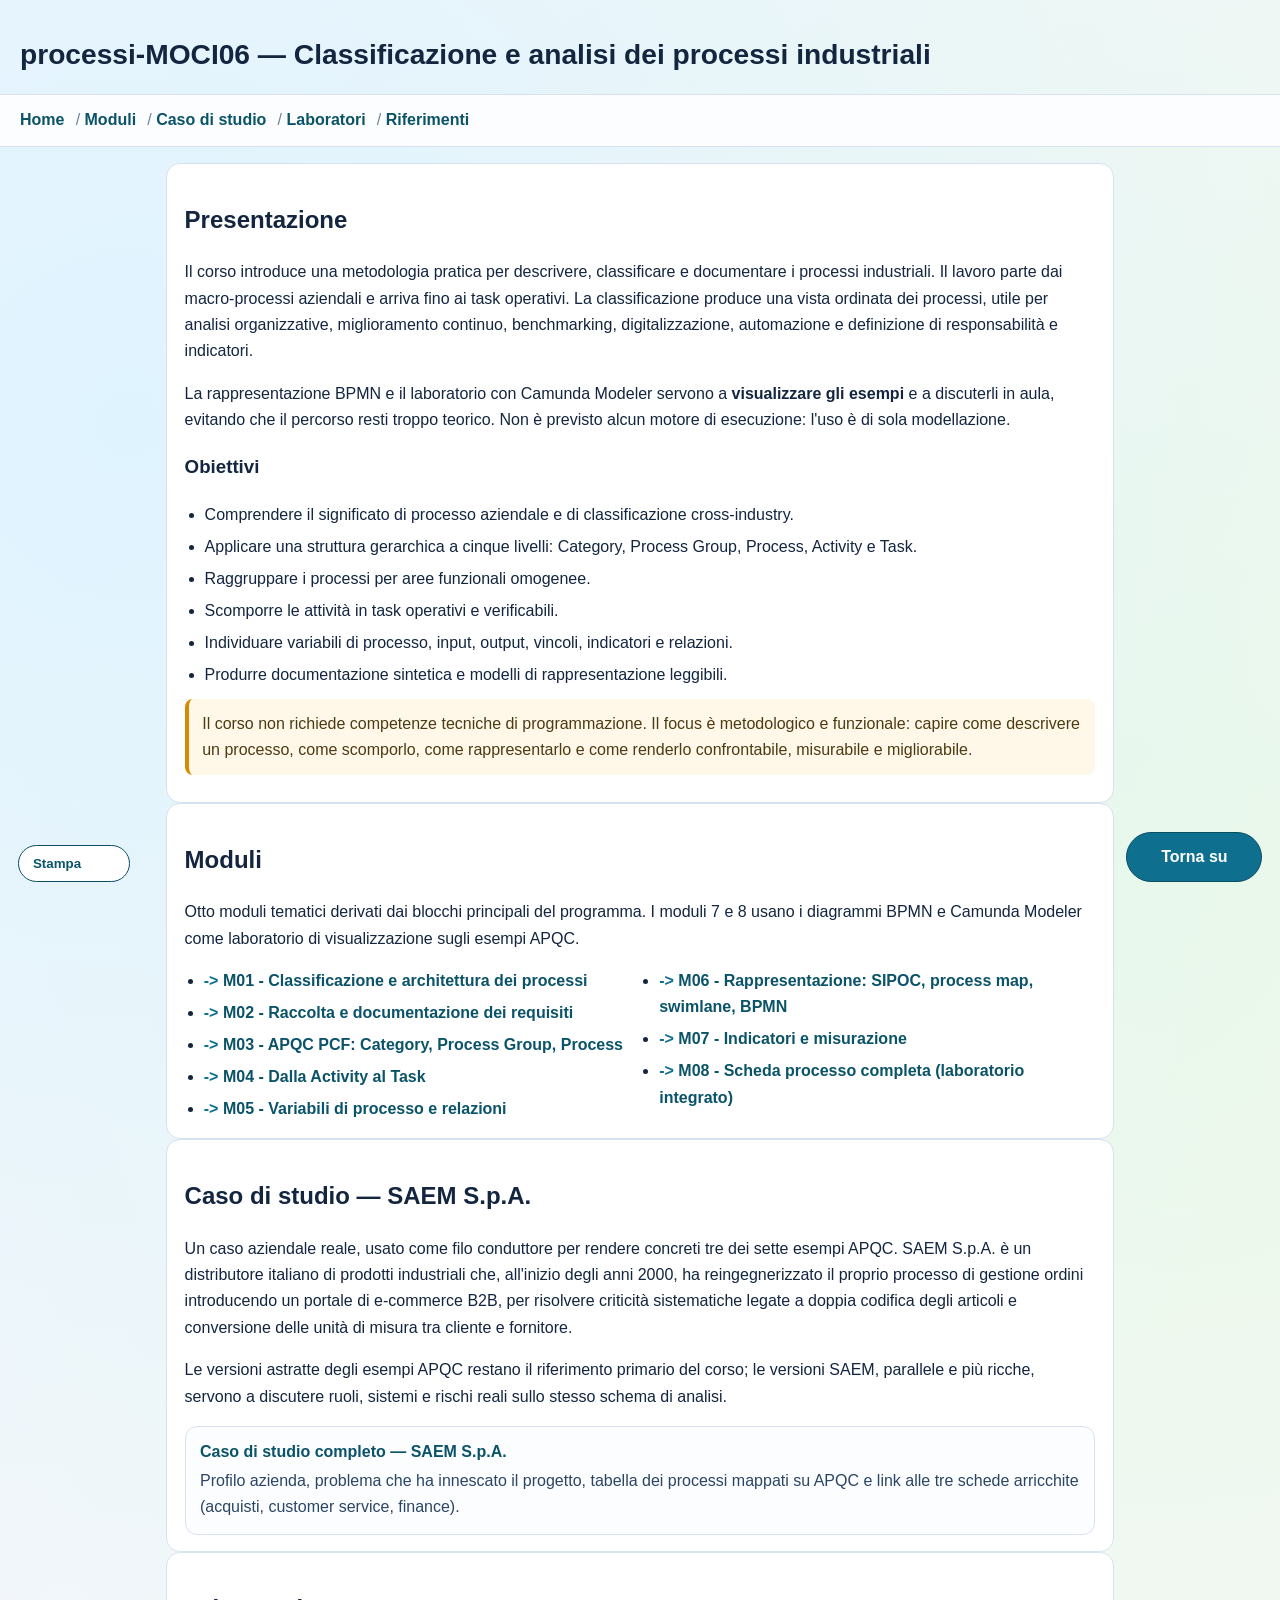
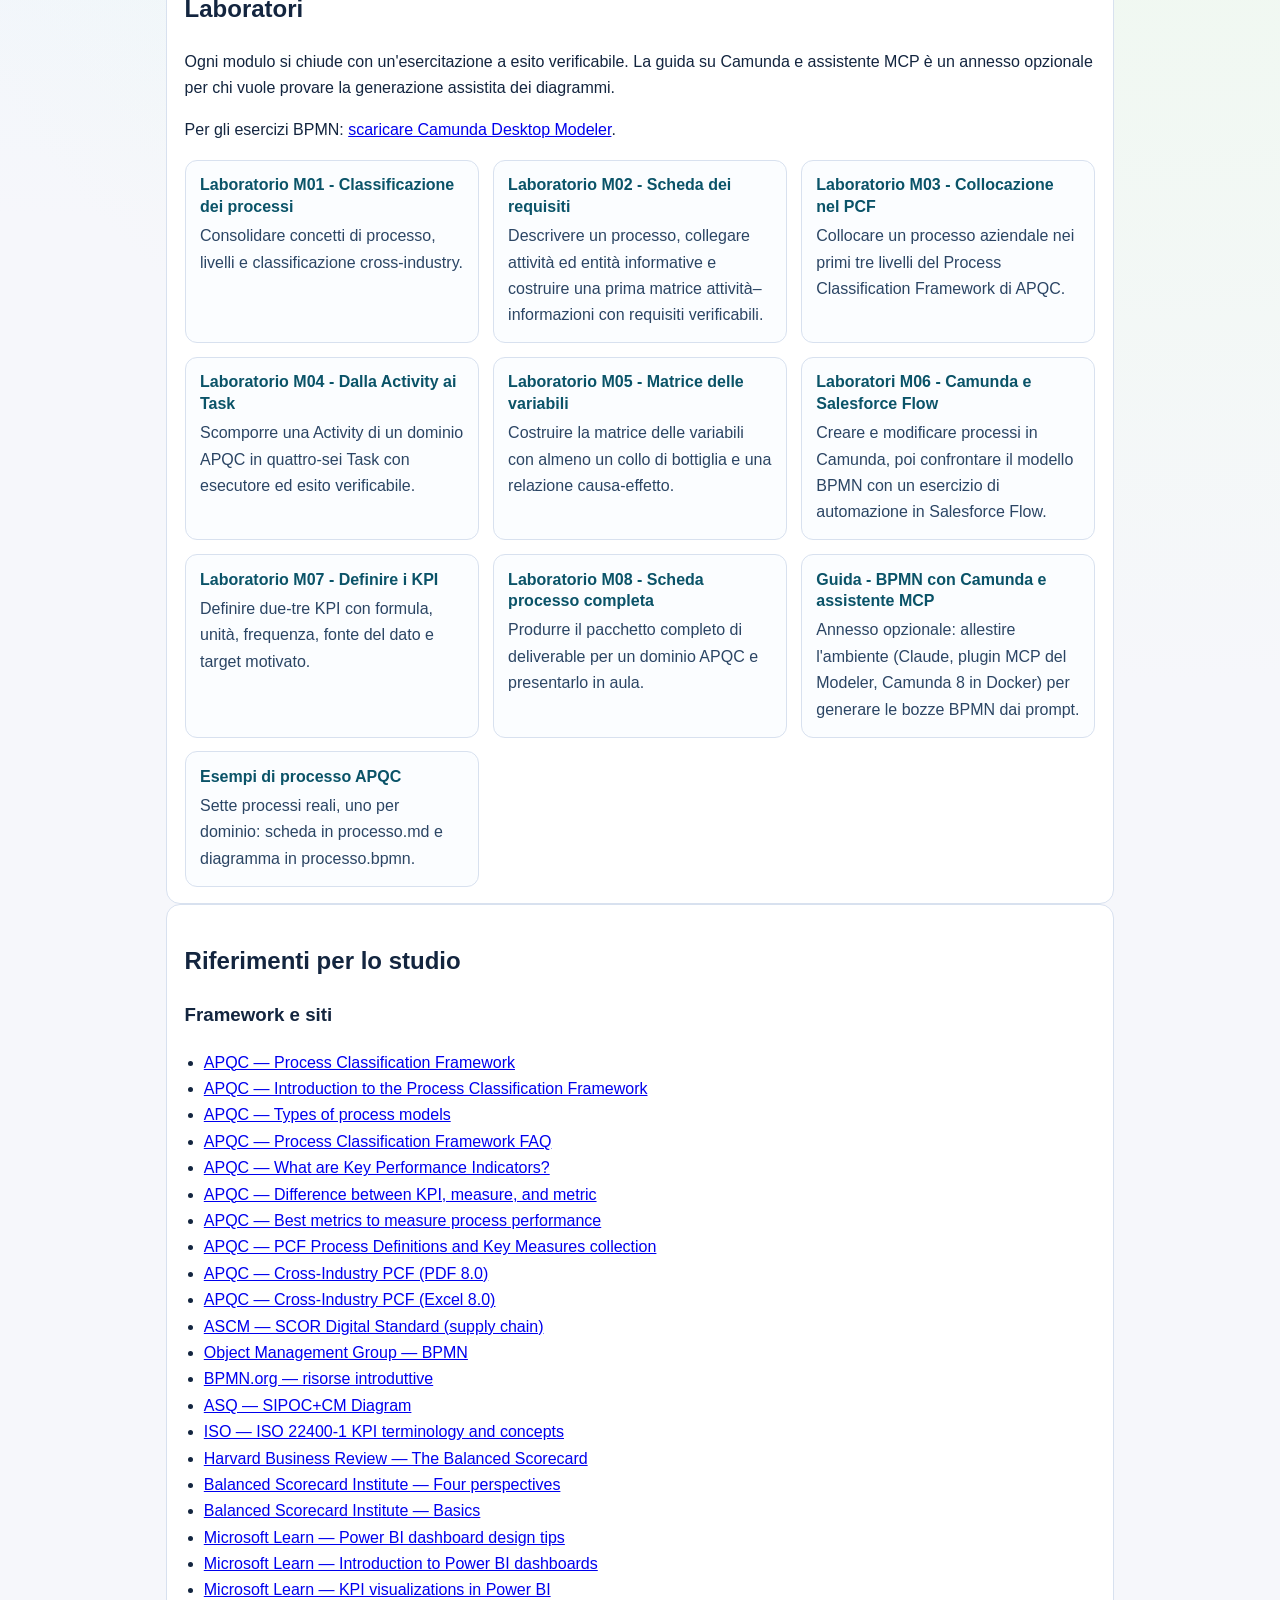
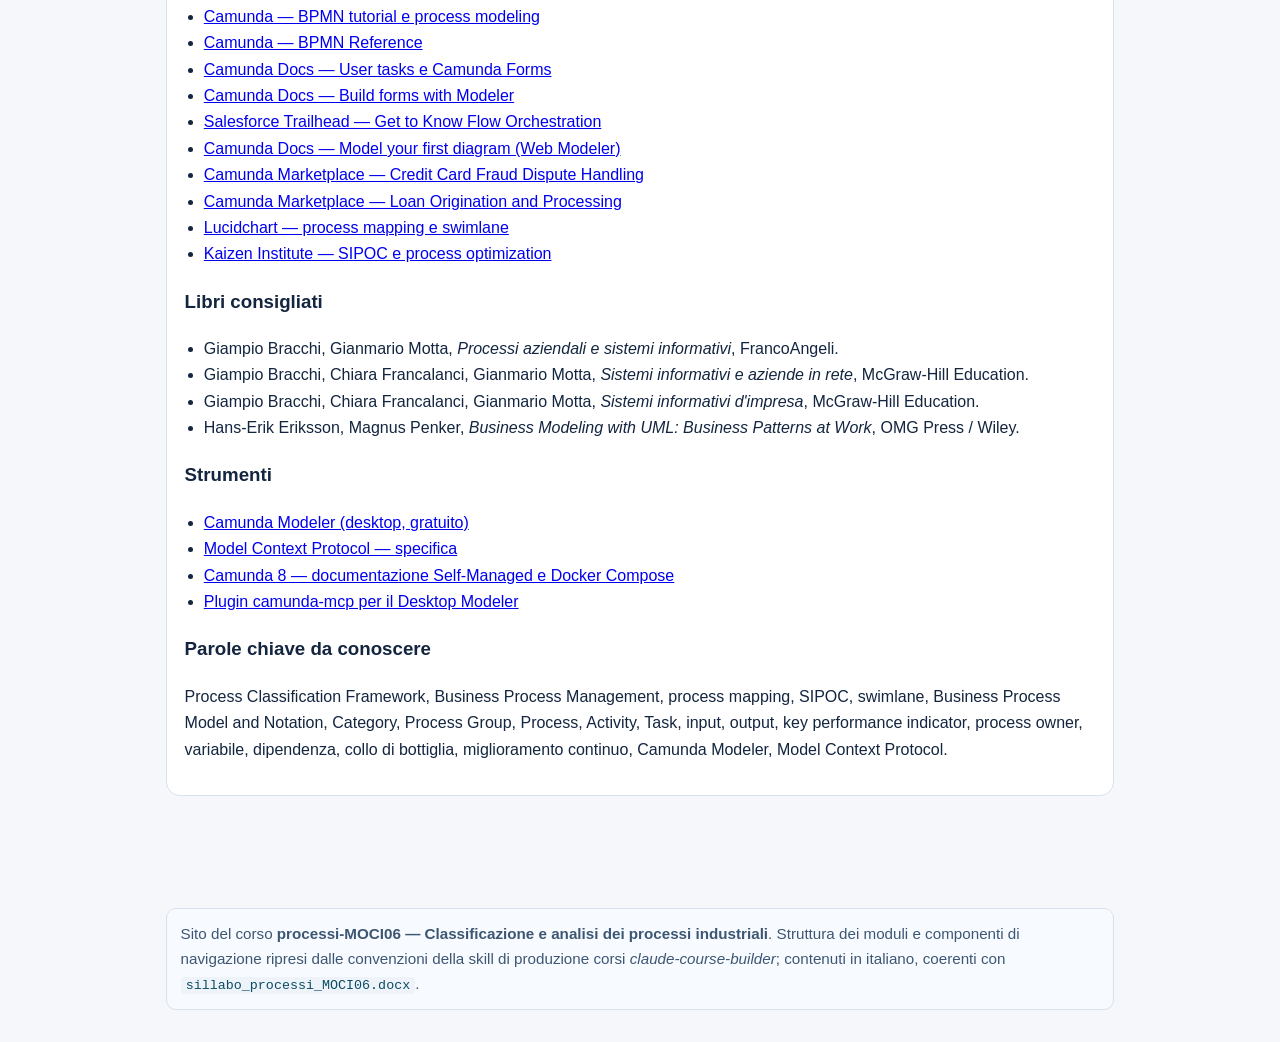
==== commit cb2cae4c: "Pubblica diagrammi Camunda e completa risorse del corso" ====
--- a/site/index.html
+++ b/site/index.html
@@ -63,6 +63,7 @@
  <section id="laboratori">
   <h2>Laboratori</h2>
   <p>Ogni modulo si chiude con un'esercitazione a esito verificabile. La guida su Camunda e assistente MCP è un annesso opzionale per chi vuole provare la generazione assistita dei diagrammi.</p>
+  <p>Per gli esercizi BPMN: <a href="https://docs.camunda.io/downloads/" target="_blank" rel="noopener noreferrer">scaricare Camunda Desktop Modeler</a>.</p>
   <div class="labs-grid">
           <a class="lab-card" href="chapters/chapter-01.html#s08">
             <h3>Laboratorio M01 - Classificazione dei processi</h3>
@@ -152,7 +153,7 @@
   </ul>
   <h3>Strumenti</h3>
   <ul class="reference-list">
-          <li><a href="https://camunda.com/download/modeler/" target="_blank" rel="noopener noreferrer">Camunda Modeler (desktop, gratuito)</a></li>
+          <li><a href="https://docs.camunda.io/downloads/" target="_blank" rel="noopener noreferrer">Camunda Modeler (desktop, gratuito)</a></li>
           <li><a href="https://modelcontextprotocol.io/" target="_blank" rel="noopener noreferrer">Model Context Protocol — specifica</a></li>
           <li><a href="https://docs.camunda.io/docs/self-managed/quickstart/developer-quickstart/docker-compose/" target="_blank" rel="noopener noreferrer">Camunda 8 — documentazione Self-Managed e Docker Compose</a></li>
           <li><a href="https://github.com/JesseLeresche/Camunda-mcp" target="_blank" rel="noopener noreferrer">Plugin camunda-mcp per il Desktop Modeler</a></li>
